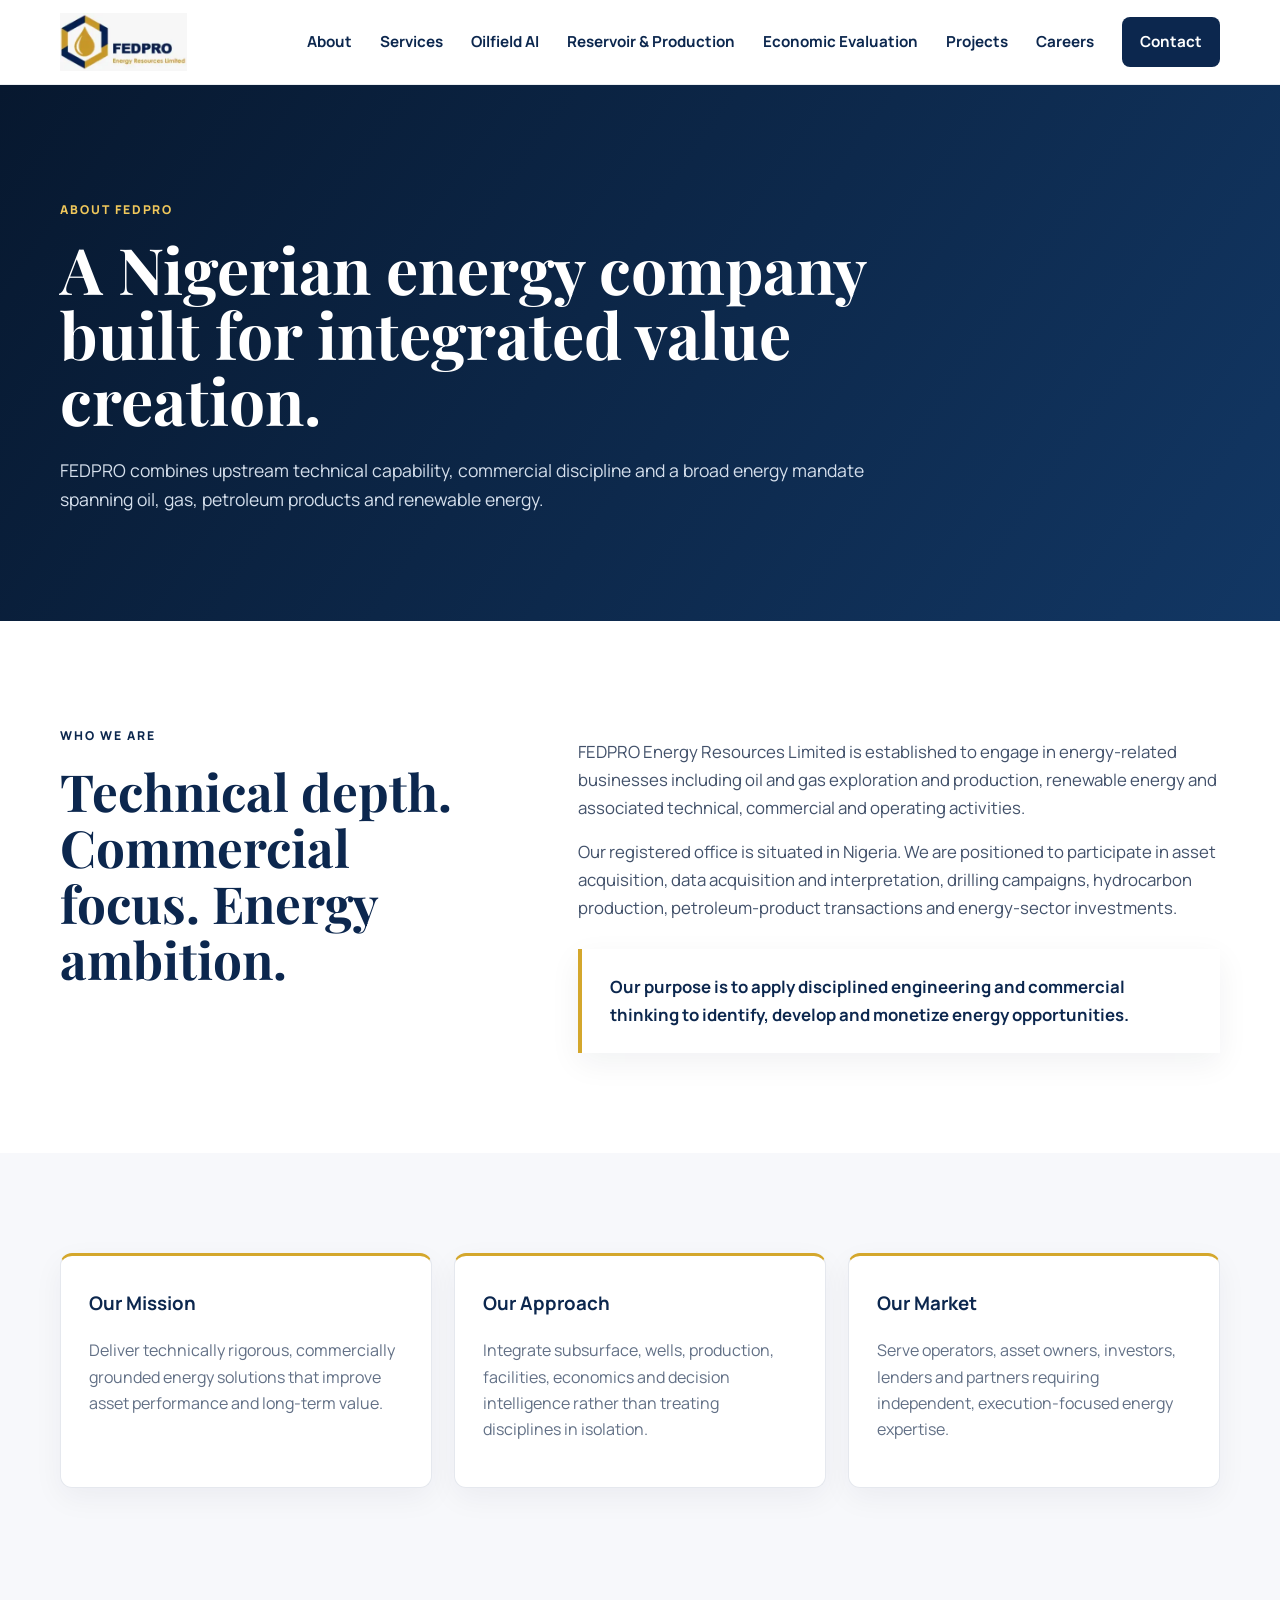
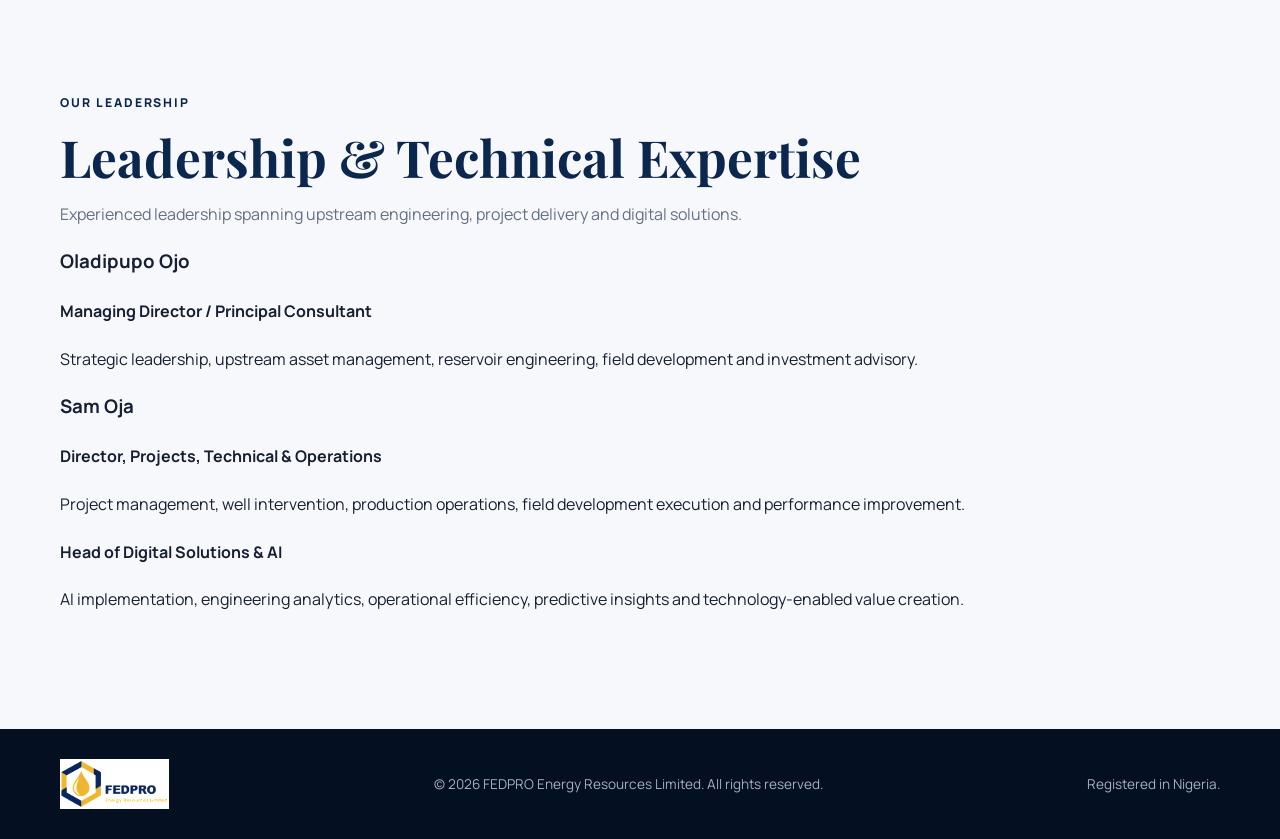
==== about.html @ 310ff0cf "Add leadership profiles with blank portrait spaces" ====
<!DOCTYPE html><html lang="en"><head><meta charset="UTF-8"><meta name="viewport" content="width=device-width,initial-scale=1"><meta name="description" content="About FEDPRO Energy Resources Limited."><title>About Us | FEDPRO Energy Resources Limited</title><link rel="preconnect" href="https://fonts.googleapis.com"><link rel="preconnect" href="https://fonts.gstatic.com" crossorigin><link href="https://fonts.googleapis.com/css2?family=Manrope:wght@400;500;600;700;800&family=Playfair+Display:wght@700&display=swap" rel="stylesheet"><link rel="stylesheet" href="styles.css"></head><body><header class="site-header"><div class="container nav-wrap"><a class="brand" href="index.html"><img src="assets/fedpro-logo.webp" alt="FEDPRO Energy Resources Limited"></a><button class="menu-toggle" aria-label="Toggle navigation" aria-expanded="false">☰</button><nav class="nav-links"><a href="about.html">About</a><a href="services.html">Services</a><a href="ai.html">Oilfield AI</a><a href="reservoir-production.html">Reservoir & Production</a><a href="cpr-due-diligence.html">Economic Evaluation</a><a href="projects.html">Projects</a><a href="careers.html">Careers</a><a class="nav-cta" href="contact.html">Contact</a></nav></div></header><main><section class="page-hero"><div class="container reveal"><span class="eyebrow gold">ABOUT FEDPRO</span><h1>A Nigerian energy company built for integrated value creation.</h1><p>FEDPRO combines upstream technical capability, commercial discipline and a broad energy mandate spanning oil, gas, petroleum products and renewable energy.</p></div></section><section class="section"><div class="container two-col"><div class="section-heading reveal"><span class="eyebrow">WHO WE ARE</span><h2>Technical depth. Commercial focus. Energy ambition.</h2></div><div class="about-copy reveal"><p>FEDPRO Energy Resources Limited is established to engage in energy-related businesses including oil and gas exploration and production, renewable energy and associated technical, commercial and operating activities.</p><p>Our registered office is situated in Nigeria. We are positioned to participate in asset acquisition, data acquisition and interpretation, drilling campaigns, hydrocarbon production, petroleum-product transactions and energy-sector investments.</p><div class="quote-box">Our purpose is to apply disciplined engineering and commercial thinking to identify, develop and monetize energy opportunities.</div></div></div></section><section class="section light"><div class="container"><div class="cards-grid light-cards"><article class="info-card reveal"><h3>Our Mission</h3><p>Deliver technically rigorous, commercially grounded energy solutions that improve asset performance and long-term value.</p></article><article class="info-card reveal"><h3>Our Approach</h3><p>Integrate subsurface, wells, production, facilities, economics and decision intelligence rather than treating disciplines in isolation.</p></article><article class="info-card reveal"><h3>Our Market</h3><p>Serve operators, asset owners, investors, lenders and partners requiring independent, execution-focused energy expertise.</p></article></div></div></section><section class="section light leadership-section"><div class="container"><div class="section-heading reveal"><span class="eyebrow">OUR LEADERSHIP</span><h2>Leadership &amp; Technical Expertise</h2><p>Experienced leadership spanning upstream engineering, project delivery and digital solutions.</p></div><div class="leadership-list">
<article class="leadership-person reveal"><div class="leadership-photo" aria-label="Portrait to be added"></div><div class="leadership-info"><h3>Oladipupo Ojo</h3><h4>Managing Director / Principal Consultant</h4><p>Strategic leadership, upstream asset management, reservoir engineering, field development and investment advisory.</p></div></article>
<article class="leadership-person reveal"><div class="leadership-photo" aria-label="Portrait to be added"></div><div class="leadership-info"><h3>Sam Oja</h3><h4>Director, Projects, Technical &amp; Operations</h4><p>Project management, well intervention, production operations, field development execution and performance improvement.</p></div></article>
<article class="leadership-person reveal"><div class="leadership-photo" aria-label="Portrait to be added"></div><div class="leadership-info"><h4>Head of Digital Solutions &amp; AI</h4><p>AI implementation, engineering analytics, operational efficiency, predictive insights and technology-enabled value creation.</p></div></article>
</div></div></section></main><footer><div class="container footer-wrap"><img src="assets/fedpro-logo.webp" alt="FEDPRO logo"><p>© <span id="year"></span> FEDPRO Energy Resources Limited. All rights reserved.</p><p>Registered in Nigeria.</p></div></footer><script src="script.js"></script></body></html>
---- styles.css ----
:root{--navy:#0c274e;--navy2:#06182f;--gold:#d4a72c;--gold2:#efc75b;--ink:#162033;--muted:#627086;--bg:#f7f8fb;--white:#fff;--line:#e5e8ee;--shadow:0 18px 50px rgba(8,28,54,.12)}*{box-sizing:border-box}html{scroll-behavior:smooth}body{margin:0;font-family:Manrope,Arial,sans-serif;color:var(--ink);background:#fff;line-height:1.65}.container{width:min(1160px,calc(100% - 40px));margin:auto}.site-header{position:sticky;top:0;z-index:20;background:rgba(255,255,255,.96);backdrop-filter:blur(10px);border-bottom:1px solid rgba(12,39,78,.08)}.nav-wrap{display:flex;align-items:center;justify-content:space-between;min-height:84px}.brand img{height:58px;width:auto;display:block}.nav-links{display:flex;align-items:center;gap:28px}.nav-links a{color:var(--navy);text-decoration:none;font-weight:700;font-size:.95rem}.nav-links a:hover{color:var(--gold)}.nav-cta{background:var(--navy);color:white!important;padding:12px 18px;border-radius:8px}.menu-toggle{display:none;border:0;background:none;font-size:1.7rem;color:var(--navy)}.hero{position:relative;overflow:hidden;background:linear-gradient(120deg,#07182f 0%,#0c2b53 55%,#123764 100%);color:white}.hero:before{content:"";position:absolute;inset:0;background:radial-gradient(circle at 85% 25%,rgba(212,167,44,.28),transparent 24%),radial-gradient(circle at 5% 80%,rgba(255,255,255,.06),transparent 30%)}.hero-grid{position:relative;min-height:720px;display:grid;grid-template-columns:1.25fr .75fr;gap:70px;align-items:center}.eyebrow{display:inline-block;font-size:.76rem;letter-spacing:.16em;font-weight:800;color:var(--navy);margin-bottom:16px}.eyebrow.gold{color:var(--gold2)}.hero h1{font-family:"Playfair Display",serif;font-size:clamp(3rem,6vw,5.6rem);line-height:.98;margin:0 0 26px;max-width:850px}.hero-copy>p{font-size:1.12rem;color:#d9e2ef;max-width:760px}.hero-actions{display:flex;gap:14px;margin:34px 0}.btn{display:inline-flex;align-items:center;justify-content:center;border:none;text-decoration:none;font-weight:800;padding:14px 20px;border-radius:9px;cursor:pointer}.btn-primary{background:var(--gold);color:#11203a}.btn-primary:hover{background:var(--gold2)}.btn-secondary{border:1px solid rgba(255,255,255,.35);color:#fff;background:rgba(255,255,255,.04)}.hero-stats{display:grid;grid-template-columns:repeat(3,1fr);gap:16px;margin-top:48px}.hero-stats div{padding-top:16px;border-top:1px solid rgba(255,255,255,.18)}.hero-stats strong,.hero-stats span{display:block}.hero-stats strong{font-size:.9rem;color:var(--gold2)}.hero-stats span{font-size:.8rem;color:#bfcce0;margin-top:5px}.hero-card{background:rgba(255,255,255,.97);color:var(--ink);padding:34px;border-radius:18px;box-shadow:var(--shadow)}.hero-card img{width:220px;max-width:100%;margin-bottom:20px}.hero-card h2{color:var(--navy);margin:0}.hero-card p{color:var(--muted)}.hero-card ul{padding-left:18px}.hero-card li::marker{color:var(--gold)}.section{padding:100px 0}.light{background:var(--bg)}.two-col{display:grid;grid-template-columns:.8fr 1.2fr;gap:90px}.section-heading h2{font-family:"Playfair Display",serif;color:var(--navy);font-size:clamp(2.2rem,4vw,3.6rem);line-height:1.1;margin:0}.section-heading p{max-width:720px;color:var(--muted)}.centered{text-align:center;max-width:820px;margin:0 auto 50px}.about-copy{font-size:1.05rem;color:#42516a}.quote-box{margin-top:28px;border-left:4px solid var(--gold);background:white;padding:24px 28px;font-weight:700;color:var(--navy);box-shadow:0 10px 30px rgba(8,28,54,.06)}.navy-section{background:var(--navy2);color:white}.navy-section .section-heading h2{color:white}.navy-section .section-heading p{color:#b9c7da}.cards-grid{display:grid;grid-template-columns:repeat(3,1fr);gap:22px}.service-card{background:#102d55;border:1px solid rgba(255,255,255,.08);padding:28px;border-radius:14px;transition:.25s}.service-card:hover{transform:translateY(-5px);border-color:rgba(212,167,44,.6)}.service-card span{color:var(--gold2);font-weight:800}.service-card h3{font-size:1.2rem}.service-card p{color:#c6d1df;font-size:.95rem}.capability-track{display:grid;grid-template-columns:repeat(4,1fr);gap:18px;margin-top:50px}.capability{padding:26px;border:1px solid var(--line);border-radius:14px;background:#fff}.capability b{display:grid;place-items:center;width:40px;height:40px;border-radius:50%;background:var(--navy);color:var(--gold2)}.capability h3{color:var(--navy)}.capability p{color:var(--muted);font-size:.92rem}.energy-section{background:linear-gradient(140deg,#0b2446,#132f54);color:white}.energy-grid{display:grid;grid-template-columns:1fr 1fr;gap:70px;align-items:center}.energy-section h2{font-family:"Playfair Display",serif;font-size:clamp(2.3rem,4vw,3.8rem);line-height:1.08}.energy-section p{color:#c5d0df}.text-link{color:var(--gold2);font-weight:800;text-decoration:none}.energy-panels{display:grid;gap:14px}.panel{padding:24px 26px;border-radius:12px;background:rgba(255,255,255,.08);border:1px solid rgba(255,255,255,.1)}.panel h3{margin:0 0 8px;color:var(--gold2)}.panel p{margin:0}.objectives-list{max-width:900px;margin:0 auto}.objectives-list details{border:1px solid var(--line);border-radius:10px;margin-bottom:12px;padding:0 20px}.objectives-list summary{cursor:pointer;font-weight:800;color:var(--navy);padding:18px 0}.objectives-list p{color:var(--muted);padding:0 0 18px;margin:0}.contact-section{background:#07182f;color:white}.contact-grid{display:grid;grid-template-columns:1fr 1fr;gap:70px}.contact-section h2{font-family:"Playfair Display",serif;font-size:clamp(2.4rem,4vw,3.8rem);line-height:1.08}.contact-section p{color:#c2cede}.contact-meta{display:grid;gap:18px;margin-top:32px}.contact-meta span,.contact-meta strong{display:block}.contact-meta span{font-size:.75rem;letter-spacing:.12em;color:var(--gold2);text-transform:uppercase}.contact-form{display:grid;gap:14px;background:#fff;color:var(--ink);padding:30px;border-radius:16px}.contact-form label{font-weight:700;font-size:.9rem}.contact-form input,.contact-form select,.contact-form textarea{width:100%;margin-top:6px;padding:12px 13px;border:1px solid #d9dee6;border-radius:8px;font:inherit}.contact-form small{color:var(--muted)}footer{background:#041021;color:#9fb0c7;padding:30px 0}.footer-wrap{display:flex;align-items:center;justify-content:space-between;gap:20px;font-size:.85rem}.footer-wrap img{height:50px;width:auto;filter:brightness(1.2)}.reveal{opacity:0;transform:translateY(18px);transition:opacity .65s ease,transform .65s ease}.reveal.visible{opacity:1;transform:none}@media(max-width:900px){.menu-toggle{display:block}.nav-links{position:absolute;top:84px;left:0;right:0;background:white;padding:22px;display:none;flex-direction:column;align-items:flex-start;border-bottom:1px solid var(--line)}.nav-links.open{display:flex}.hero-grid,.two-col,.energy-grid,.contact-grid{grid-template-columns:1fr}.hero-grid{padding:70px 0}.cards-grid{grid-template-columns:repeat(2,1fr)}.capability-track{grid-template-columns:repeat(2,1fr)}.footer-wrap{flex-direction:column;align-items:flex-start}}@media(max-width:620px){.container{width:min(100% - 28px,1160px)}.brand img{height:48px}.hero h1{font-size:3rem}.hero-stats,.cards-grid,.capability-track{grid-template-columns:1fr}.hero-actions{flex-direction:column}.section{padding:72px 0}.footer-wrap img{height:42px}}.page-hero{background:linear-gradient(125deg,#07182f,#123764);color:#fff;padding:110px 0 90px}.page-hero h1{font-family:"Playfair Display",serif;font-size:clamp(2.8rem,5vw,5rem);line-height:1.02;max-width:900px;margin:0 0 24px}.page-hero p{max-width:820px;color:#d5dfec;font-size:1.1rem}.light-cards .info-card{background:#fff;border:1px solid var(--line);border-top:3px solid var(--gold);padding:28px;border-radius:12px;box-shadow:0 10px 30px rgba(8,28,54,.05)}.info-card h3{color:var(--navy);margin-top:4px}.info-card p{color:var(--muted)}.value-flow{display:flex;align-items:center;justify-content:center;gap:14px;flex-wrap:wrap;background:var(--navy2);padding:26px;border-radius:14px;margin-bottom:46px}.value-flow span{background:#102d55;color:#fff;border:1px solid rgba(255,255,255,.1);padding:12px 16px;border-radius:8px;font-weight:800}.value-flow b{color:var(--gold2)}.section-rule{border:0;border-top:1px solid var(--line);margin:70px 0}.tag{display:inline-block;color:var(--gold);font-size:.72rem;letter-spacing:.12em;font-weight:800;margin-bottom:8px}.notice{margin-top:34px;background:#f7f8fb;border-left:4px solid var(--gold);padding:22px;color:#42516a}.btn-dark{background:var(--navy);color:#fff;margin-top:14px}.contact-page{background:#f7f8fb}.contact-page h2{color:var(--navy);font-family:"Playfair Display",serif;font-size:2.6rem}.dark-meta span{color:var(--gold)}.dark-meta strong{color:var(--navy)}.bordered{border:1px solid var(--line);box-shadow:var(--shadow)}@media(max-width:1100px){.nav-links{gap:14px}.nav-links a{font-size:.82rem}}
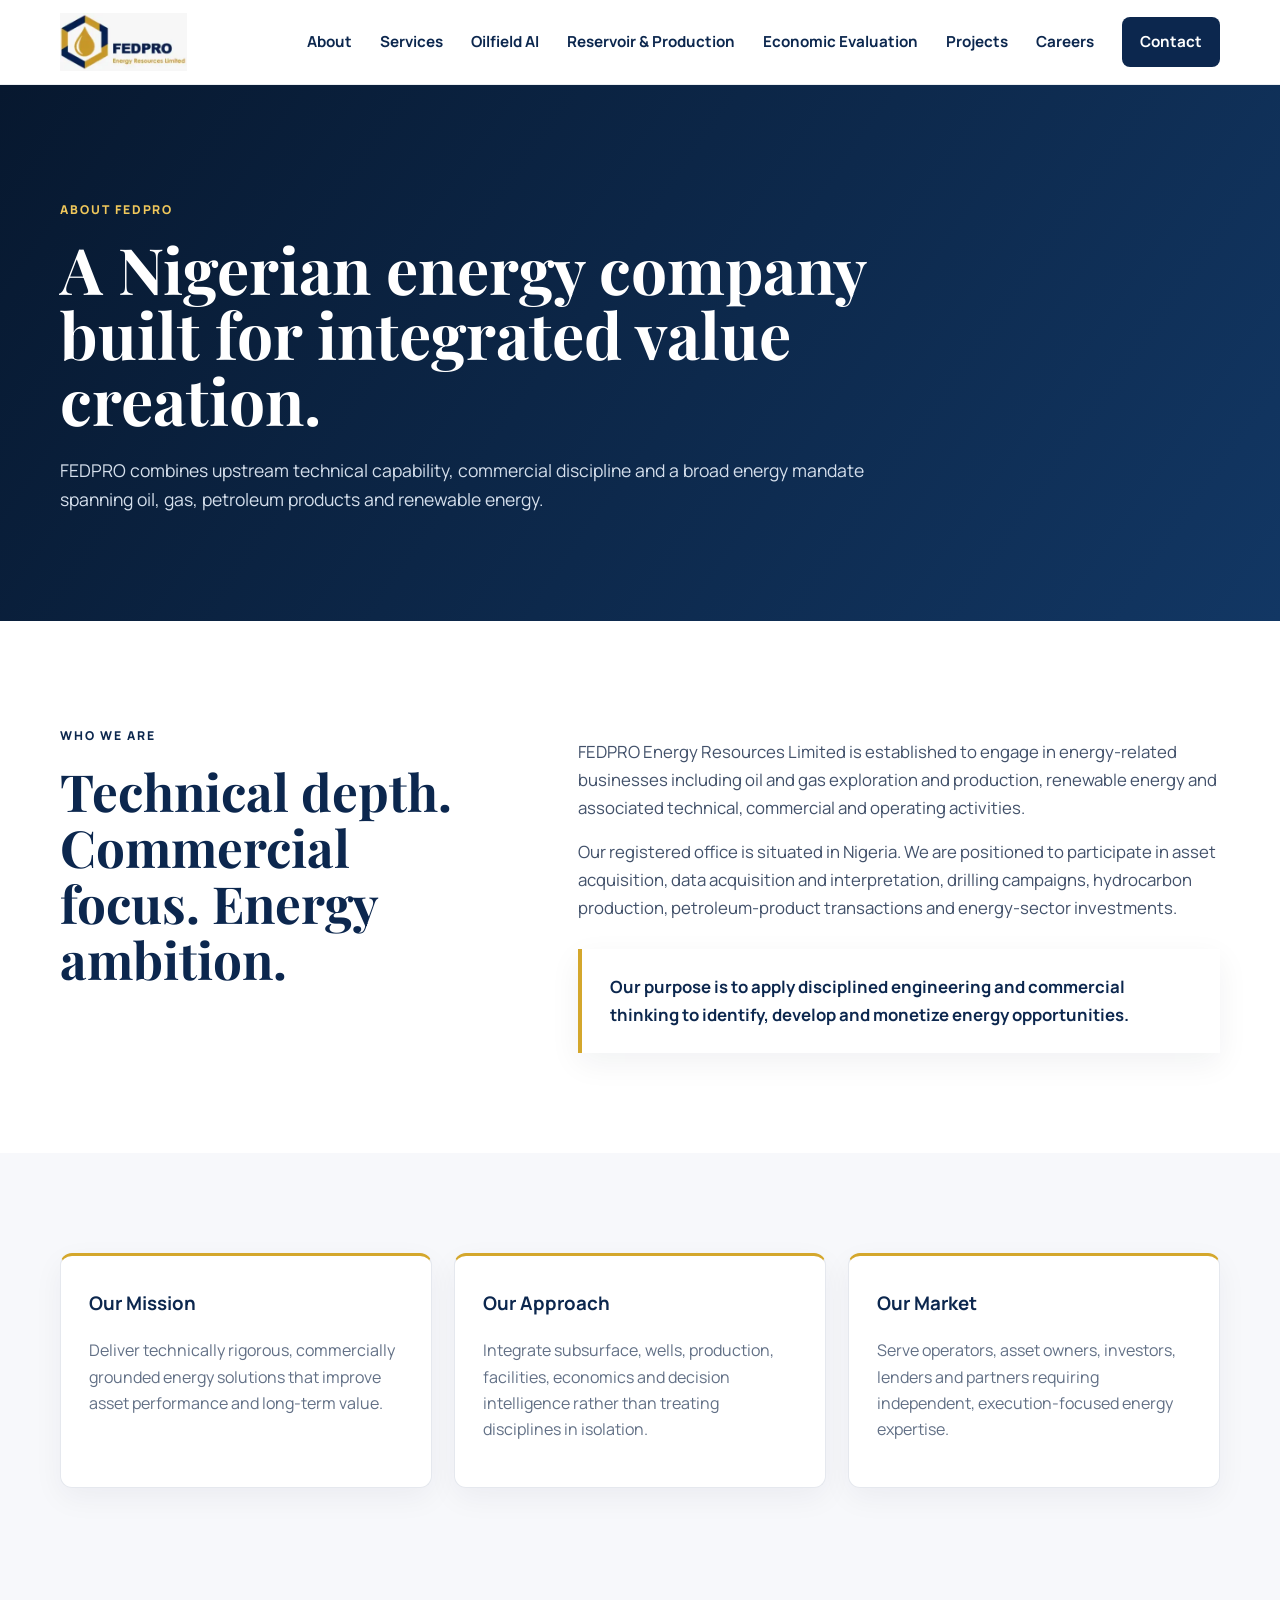
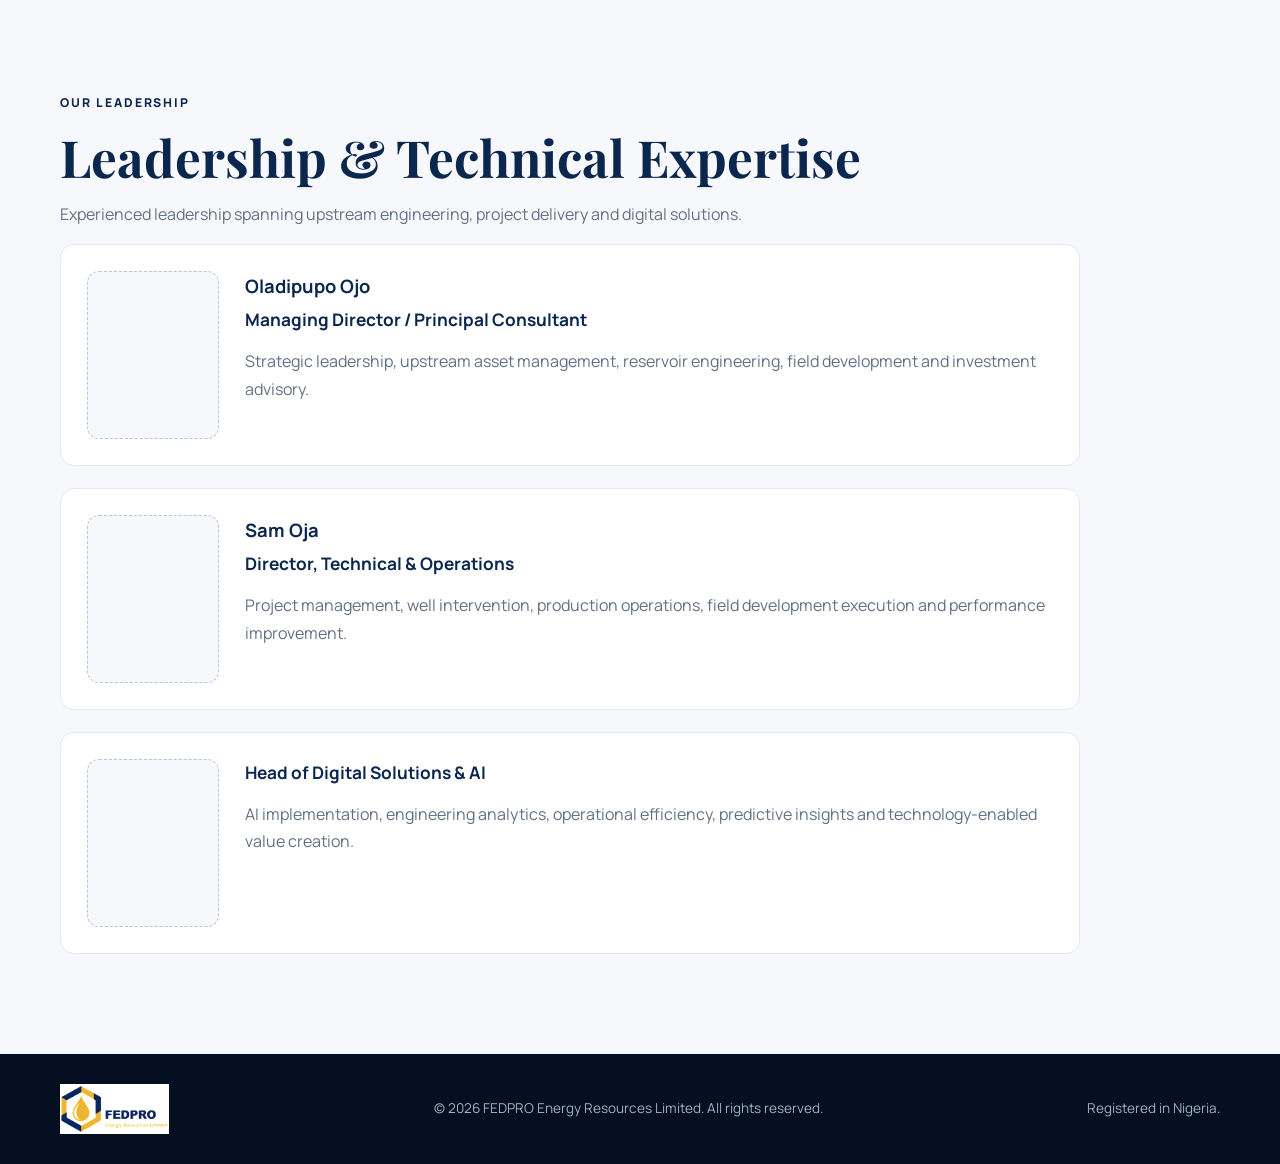
==== commit 6073bb96: "Update Sam Oja leadership title" ====
--- a/about.html
+++ b/about.html
@@ -1,5 +1,5 @@
 <!DOCTYPE html><html lang="en"><head><meta charset="UTF-8"><meta name="viewport" content="width=device-width,initial-scale=1"><meta name="description" content="About FEDPRO Energy Resources Limited."><title>About Us | FEDPRO Energy Resources Limited</title><link rel="preconnect" href="https://fonts.googleapis.com"><link rel="preconnect" href="https://fonts.gstatic.com" crossorigin><link href="https://fonts.googleapis.com/css2?family=Manrope:wght@400;500;600;700;800&family=Playfair+Display:wght@700&display=swap" rel="stylesheet"><link rel="stylesheet" href="styles.css"></head><body><header class="site-header"><div class="container nav-wrap"><a class="brand" href="index.html"><img src="assets/fedpro-logo.webp" alt="FEDPRO Energy Resources Limited"></a><button class="menu-toggle" aria-label="Toggle navigation" aria-expanded="false">☰</button><nav class="nav-links"><a href="about.html">About</a><a href="services.html">Services</a><a href="ai.html">Oilfield AI</a><a href="reservoir-production.html">Reservoir & Production</a><a href="cpr-due-diligence.html">Economic Evaluation</a><a href="projects.html">Projects</a><a href="careers.html">Careers</a><a class="nav-cta" href="contact.html">Contact</a></nav></div></header><main><section class="page-hero"><div class="container reveal"><span class="eyebrow gold">ABOUT FEDPRO</span><h1>A Nigerian energy company built for integrated value creation.</h1><p>FEDPRO combines upstream technical capability, commercial discipline and a broad energy mandate spanning oil, gas, petroleum products and renewable energy.</p></div></section><section class="section"><div class="container two-col"><div class="section-heading reveal"><span class="eyebrow">WHO WE ARE</span><h2>Technical depth. Commercial focus. Energy ambition.</h2></div><div class="about-copy reveal"><p>FEDPRO Energy Resources Limited is established to engage in energy-related businesses including oil and gas exploration and production, renewable energy and associated technical, commercial and operating activities.</p><p>Our registered office is situated in Nigeria. We are positioned to participate in asset acquisition, data acquisition and interpretation, drilling campaigns, hydrocarbon production, petroleum-product transactions and energy-sector investments.</p><div class="quote-box">Our purpose is to apply disciplined engineering and commercial thinking to identify, develop and monetize energy opportunities.</div></div></div></section><section class="section light"><div class="container"><div class="cards-grid light-cards"><article class="info-card reveal"><h3>Our Mission</h3><p>Deliver technically rigorous, commercially grounded energy solutions that improve asset performance and long-term value.</p></article><article class="info-card reveal"><h3>Our Approach</h3><p>Integrate subsurface, wells, production, facilities, economics and decision intelligence rather than treating disciplines in isolation.</p></article><article class="info-card reveal"><h3>Our Market</h3><p>Serve operators, asset owners, investors, lenders and partners requiring independent, execution-focused energy expertise.</p></article></div></div></section><section class="section light leadership-section"><div class="container"><div class="section-heading reveal"><span class="eyebrow">OUR LEADERSHIP</span><h2>Leadership &amp; Technical Expertise</h2><p>Experienced leadership spanning upstream engineering, project delivery and digital solutions.</p></div><div class="leadership-list">
 <article class="leadership-person reveal"><div class="leadership-photo" aria-label="Portrait to be added"></div><div class="leadership-info"><h3>Oladipupo Ojo</h3><h4>Managing Director / Principal Consultant</h4><p>Strategic leadership, upstream asset management, reservoir engineering, field development and investment advisory.</p></div></article>
-<article class="leadership-person reveal"><div class="leadership-photo" aria-label="Portrait to be added"></div><div class="leadership-info"><h3>Sam Oja</h3><h4>Director, Projects, Technical &amp; Operations</h4><p>Project management, well intervention, production operations, field development execution and performance improvement.</p></div></article>
+<article class="leadership-person reveal"><div class="leadership-photo" aria-label="Portrait to be added"></div><div class="leadership-info"><h3>Sam Oja</h3><h4>Director, Technical &amp; Operations</h4><p>Project management, well intervention, production operations, field development execution and performance improvement.</p></div></article>
 <article class="leadership-person reveal"><div class="leadership-photo" aria-label="Portrait to be added"></div><div class="leadership-info"><h4>Head of Digital Solutions &amp; AI</h4><p>AI implementation, engineering analytics, operational efficiency, predictive insights and technology-enabled value creation.</p></div></article>
 </div></div></section></main><footer><div class="container footer-wrap"><img src="assets/fedpro-logo.webp" alt="FEDPRO logo"><p>© <span id="year"></span> FEDPRO Energy Resources Limited. All rights reserved.</p><p>Registered in Nigeria.</p></div></footer><script src="script.js"></script></body></html>
--- a/styles.css
+++ b/styles.css
@@ -1 +1,3 @@
-:root{--navy:#0c274e;--navy2:#06182f;--gold:#d4a72c;--gold2:#efc75b;--ink:#162033;--muted:#627086;--bg:#f7f8fb;--white:#fff;--line:#e5e8ee;--shadow:0 18px 50px rgba(8,28,54,.12)}*{box-sizing:border-box}html{scroll-behavior:smooth}body{margin:0;font-family:Manrope,Arial,sans-serif;color:var(--ink);background:#fff;line-height:1.65}.container{width:min(1160px,calc(100% - 40px));margin:auto}.site-header{position:sticky;top:0;z-index:20;background:rgba(255,255,255,.96);backdrop-filter:blur(10px);border-bottom:1px solid rgba(12,39,78,.08)}.nav-wrap{display:flex;align-items:center;justify-content:space-between;min-height:84px}.brand img{height:58px;width:auto;display:block}.nav-links{display:flex;align-items:center;gap:28px}.nav-links a{color:var(--navy);text-decoration:none;font-weight:700;font-size:.95rem}.nav-links a:hover{color:var(--gold)}.nav-cta{background:var(--navy);color:white!important;padding:12px 18px;border-radius:8px}.menu-toggle{display:none;border:0;background:none;font-size:1.7rem;color:var(--navy)}.hero{position:relative;overflow:hidden;background:linear-gradient(120deg,#07182f 0%,#0c2b53 55%,#123764 100%);color:white}.hero:before{content:"";position:absolute;inset:0;background:radial-gradient(circle at 85% 25%,rgba(212,167,44,.28),transparent 24%),radial-gradient(circle at 5% 80%,rgba(255,255,255,.06),transparent 30%)}.hero-grid{position:relative;min-height:720px;display:grid;grid-template-columns:1.25fr .75fr;gap:70px;align-items:center}.eyebrow{display:inline-block;font-size:.76rem;letter-spacing:.16em;font-weight:800;color:var(--navy);margin-bottom:16px}.eyebrow.gold{color:var(--gold2)}.hero h1{font-family:"Playfair Display",serif;font-size:clamp(3rem,6vw,5.6rem);line-height:.98;margin:0 0 26px;max-width:850px}.hero-copy>p{font-size:1.12rem;color:#d9e2ef;max-width:760px}.hero-actions{display:flex;gap:14px;margin:34px 0}.btn{display:inline-flex;align-items:center;justify-content:center;border:none;text-decoration:none;font-weight:800;padding:14px 20px;border-radius:9px;cursor:pointer}.btn-primary{background:var(--gold);color:#11203a}.btn-primary:hover{background:var(--gold2)}.btn-secondary{border:1px solid rgba(255,255,255,.35);color:#fff;background:rgba(255,255,255,.04)}.hero-stats{display:grid;grid-template-columns:repeat(3,1fr);gap:16px;margin-top:48px}.hero-stats div{padding-top:16px;border-top:1px solid rgba(255,255,255,.18)}.hero-stats strong,.hero-stats span{display:block}.hero-stats strong{font-size:.9rem;color:var(--gold2)}.hero-stats span{font-size:.8rem;color:#bfcce0;margin-top:5px}.hero-card{background:rgba(255,255,255,.97);color:var(--ink);padding:34px;border-radius:18px;box-shadow:var(--shadow)}.hero-card img{width:220px;max-width:100%;margin-bottom:20px}.hero-card h2{color:var(--navy);margin:0}.hero-card p{color:var(--muted)}.hero-card ul{padding-left:18px}.hero-card li::marker{color:var(--gold)}.section{padding:100px 0}.light{background:var(--bg)}.two-col{display:grid;grid-template-columns:.8fr 1.2fr;gap:90px}.section-heading h2{font-family:"Playfair Display",serif;color:var(--navy);font-size:clamp(2.2rem,4vw,3.6rem);line-height:1.1;margin:0}.section-heading p{max-width:720px;color:var(--muted)}.centered{text-align:center;max-width:820px;margin:0 auto 50px}.about-copy{font-size:1.05rem;color:#42516a}.quote-box{margin-top:28px;border-left:4px solid var(--gold);background:white;padding:24px 28px;font-weight:700;color:var(--navy);box-shadow:0 10px 30px rgba(8,28,54,.06)}.navy-section{background:var(--navy2);color:white}.navy-section .section-heading h2{color:white}.navy-section .section-heading p{color:#b9c7da}.cards-grid{display:grid;grid-template-columns:repeat(3,1fr);gap:22px}.service-card{background:#102d55;border:1px solid rgba(255,255,255,.08);padding:28px;border-radius:14px;transition:.25s}.service-card:hover{transform:translateY(-5px);border-color:rgba(212,167,44,.6)}.service-card span{color:var(--gold2);font-weight:800}.service-card h3{font-size:1.2rem}.service-card p{color:#c6d1df;font-size:.95rem}.capability-track{display:grid;grid-template-columns:repeat(4,1fr);gap:18px;margin-top:50px}.capability{padding:26px;border:1px solid var(--line);border-radius:14px;background:#fff}.capability b{display:grid;place-items:center;width:40px;height:40px;border-radius:50%;background:var(--navy);color:var(--gold2)}.capability h3{color:var(--navy)}.capability p{color:var(--muted);font-size:.92rem}.energy-section{background:linear-gradient(140deg,#0b2446,#132f54);color:white}.energy-grid{display:grid;grid-template-columns:1fr 1fr;gap:70px;align-items:center}.energy-section h2{font-family:"Playfair Display",serif;font-size:clamp(2.3rem,4vw,3.8rem);line-height:1.08}.energy-section p{color:#c5d0df}.text-link{color:var(--gold2);font-weight:800;text-decoration:none}.energy-panels{display:grid;gap:14px}.panel{padding:24px 26px;border-radius:12px;background:rgba(255,255,255,.08);border:1px solid rgba(255,255,255,.1)}.panel h3{margin:0 0 8px;color:var(--gold2)}.panel p{margin:0}.objectives-list{max-width:900px;margin:0 auto}.objectives-list details{border:1px solid var(--line);border-radius:10px;margin-bottom:12px;padding:0 20px}.objectives-list summary{cursor:pointer;font-weight:800;color:var(--navy);padding:18px 0}.objectives-list p{color:var(--muted);padding:0 0 18px;margin:0}.contact-section{background:#07182f;color:white}.contact-grid{display:grid;grid-template-columns:1fr 1fr;gap:70px}.contact-section h2{font-family:"Playfair Display",serif;font-size:clamp(2.4rem,4vw,3.8rem);line-height:1.08}.contact-section p{color:#c2cede}.contact-meta{display:grid;gap:18px;margin-top:32px}.contact-meta span,.contact-meta strong{display:block}.contact-meta span{font-size:.75rem;letter-spacing:.12em;color:var(--gold2);text-transform:uppercase}.contact-form{display:grid;gap:14px;background:#fff;color:var(--ink);padding:30px;border-radius:16px}.contact-form label{font-weight:700;font-size:.9rem}.contact-form input,.contact-form select,.contact-form textarea{width:100%;margin-top:6px;padding:12px 13px;border:1px solid #d9dee6;border-radius:8px;font:inherit}.contact-form small{color:var(--muted)}footer{background:#041021;color:#9fb0c7;padding:30px 0}.footer-wrap{display:flex;align-items:center;justify-content:space-between;gap:20px;font-size:.85rem}.footer-wrap img{height:50px;width:auto;filter:brightness(1.2)}.reveal{opacity:0;transform:translateY(18px);transition:opacity .65s ease,transform .65s ease}.reveal.visible{opacity:1;transform:none}@media(max-width:900px){.menu-toggle{display:block}.nav-links{position:absolute;top:84px;left:0;right:0;background:white;padding:22px;display:none;flex-direction:column;align-items:flex-start;border-bottom:1px solid var(--line)}.nav-links.open{display:flex}.hero-grid,.two-col,.energy-grid,.contact-grid{grid-template-columns:1fr}.hero-grid{padding:70px 0}.cards-grid{grid-template-columns:repeat(2,1fr)}.capability-track{grid-template-columns:repeat(2,1fr)}.footer-wrap{flex-direction:column;align-items:flex-start}}@media(max-width:620px){.container{width:min(100% - 28px,1160px)}.brand img{height:48px}.hero h1{font-size:3rem}.hero-stats,.cards-grid,.capability-track{grid-template-columns:1fr}.hero-actions{flex-direction:column}.section{padding:72px 0}.footer-wrap img{height:42px}}.page-hero{background:linear-gradient(125deg,#07182f,#123764);color:#fff;padding:110px 0 90px}.page-hero h1{font-family:"Playfair Display",serif;font-size:clamp(2.8rem,5vw,5rem);line-height:1.02;max-width:900px;margin:0 0 24px}.page-hero p{max-width:820px;color:#d5dfec;font-size:1.1rem}.light-cards .info-card{background:#fff;border:1px solid var(--line);border-top:3px solid var(--gold);padding:28px;border-radius:12px;box-shadow:0 10px 30px rgba(8,28,54,.05)}.info-card h3{color:var(--navy);margin-top:4px}.info-card p{color:var(--muted)}.value-flow{display:flex;align-items:center;justify-content:center;gap:14px;flex-wrap:wrap;background:var(--navy2);padding:26px;border-radius:14px;margin-bottom:46px}.value-flow span{background:#102d55;color:#fff;border:1px solid rgba(255,255,255,.1);padding:12px 16px;border-radius:8px;font-weight:800}.value-flow b{color:var(--gold2)}.section-rule{border:0;border-top:1px solid var(--line);margin:70px 0}.tag{display:inline-block;color:var(--gold);font-size:.72rem;letter-spacing:.12em;font-weight:800;margin-bottom:8px}.notice{margin-top:34px;background:#f7f8fb;border-left:4px solid var(--gold);padding:22px;color:#42516a}.btn-dark{background:var(--navy);color:#fff;margin-top:14px}.contact-page{background:#f7f8fb}.contact-page h2{color:var(--navy);font-family:"Playfair Display",serif;font-size:2.6rem}.dark-meta span{color:var(--gold)}.dark-meta strong{color:var(--navy)}.bordered{border:1px solid var(--line);box-shadow:var(--shadow)}@media(max-width:1100px){.nav-links{gap:14px}.nav-links a{font-size:.82rem}}+:root{--navy:#0c274e;--navy2:#06182f;--gold:#d4a72c;--gold2:#efc75b;--ink:#162033;--muted:#627086;--bg:#f7f8fb;--white:#fff;--line:#e5e8ee;--shadow:0 18px 50px rgba(8,28,54,.12)}*{box-sizing:border-box}html{scroll-behavior:smooth}body{margin:0;font-family:Manrope,Arial,sans-serif;color:var(--ink);background:#fff;line-height:1.65}.container{width:min(1160px,calc(100% - 40px));margin:auto}.site-header{position:sticky;top:0;z-index:20;background:rgba(255,255,255,.96);backdrop-filter:blur(10px);border-bottom:1px solid rgba(12,39,78,.08)}.nav-wrap{display:flex;align-items:center;justify-content:space-between;min-height:84px}.brand img{height:58px;width:auto;display:block}.nav-links{display:flex;align-items:center;gap:28px}.nav-links a{color:var(--navy);text-decoration:none;font-weight:700;font-size:.95rem}.nav-links a:hover{color:var(--gold)}.nav-cta{background:var(--navy);color:white!important;padding:12px 18px;border-radius:8px}.menu-toggle{display:none;border:0;background:none;font-size:1.7rem;color:var(--navy)}.hero{position:relative;overflow:hidden;background:linear-gradient(120deg,#07182f 0%,#0c2b53 55%,#123764 100%);color:white}.hero:before{content:"";position:absolute;inset:0;background:radial-gradient(circle at 85% 25%,rgba(212,167,44,.28),transparent 24%),radial-gradient(circle at 5% 80%,rgba(255,255,255,.06),transparent 30%)}.hero-grid{position:relative;min-height:720px;display:grid;grid-template-columns:1.25fr .75fr;gap:70px;align-items:center}.eyebrow{display:inline-block;font-size:.76rem;letter-spacing:.16em;font-weight:800;color:var(--navy);margin-bottom:16px}.eyebrow.gold{color:var(--gold2)}.hero h1{font-family:"Playfair Display",serif;font-size:clamp(3rem,6vw,5.6rem);line-height:.98;margin:0 0 26px;max-width:850px}.hero-copy>p{font-size:1.12rem;color:#d9e2ef;max-width:760px}.hero-actions{display:flex;gap:14px;margin:34px 0}.btn{display:inline-flex;align-items:center;justify-content:center;border:none;text-decoration:none;font-weight:800;padding:14px 20px;border-radius:9px;cursor:pointer}.btn-primary{background:var(--gold);color:#11203a}.btn-primary:hover{background:var(--gold2)}.btn-secondary{border:1px solid rgba(255,255,255,.35);color:#fff;background:rgba(255,255,255,.04)}.hero-stats{display:grid;grid-template-columns:repeat(3,1fr);gap:16px;margin-top:48px}.hero-stats div{padding-top:16px;border-top:1px solid rgba(255,255,255,.18)}.hero-stats strong,.hero-stats span{display:block}.hero-stats strong{font-size:.9rem;color:var(--gold2)}.hero-stats span{font-size:.8rem;color:#bfcce0;margin-top:5px}.hero-card{background:rgba(255,255,255,.97);color:var(--ink);padding:34px;border-radius:18px;box-shadow:var(--shadow)}.hero-card img{width:220px;max-width:100%;margin-bottom:20px}.hero-card h2{color:var(--navy);margin:0}.hero-card p{color:var(--muted)}.hero-card ul{padding-left:18px}.hero-card li::marker{color:var(--gold)}.section{padding:100px 0}.light{background:var(--bg)}.two-col{display:grid;grid-template-columns:.8fr 1.2fr;gap:90px}.section-heading h2{font-family:"Playfair Display",serif;color:var(--navy);font-size:clamp(2.2rem,4vw,3.6rem);line-height:1.1;margin:0}.section-heading p{max-width:720px;color:var(--muted)}.centered{text-align:center;max-width:820px;margin:0 auto 50px}.about-copy{font-size:1.05rem;color:#42516a}.quote-box{margin-top:28px;border-left:4px solid var(--gold);background:white;padding:24px 28px;font-weight:700;color:var(--navy);box-shadow:0 10px 30px rgba(8,28,54,.06)}.navy-section{background:var(--navy2);color:white}.navy-section .section-heading h2{color:white}.navy-section .section-heading p{color:#b9c7da}.cards-grid{display:grid;grid-template-columns:repeat(3,1fr);gap:22px}.service-card{background:#102d55;border:1px solid rgba(255,255,255,.08);padding:28px;border-radius:14px;transition:.25s}.service-card:hover{transform:translateY(-5px);border-color:rgba(212,167,44,.6)}.service-card span{color:var(--gold2);font-weight:800}.service-card h3{font-size:1.2rem}.service-card p{color:#c6d1df;font-size:.95rem}.capability-track{display:grid;grid-template-columns:repeat(4,1fr);gap:18px;margin-top:50px}.capability{padding:26px;border:1px solid var(--line);border-radius:14px;background:#fff}.capability b{display:grid;place-items:center;width:40px;height:40px;border-radius:50%;background:var(--navy);color:var(--gold2)}.capability h3{color:var(--navy)}.capability p{color:var(--muted);font-size:.92rem}.energy-section{background:linear-gradient(140deg,#0b2446,#132f54);color:white}.energy-grid{display:grid;grid-template-columns:1fr 1fr;gap:70px;align-items:center}.energy-section h2{font-family:"Playfair Display",serif;font-size:clamp(2.3rem,4vw,3.8rem);line-height:1.08}.energy-section p{color:#c5d0df}.text-link{color:var(--gold2);font-weight:800;text-decoration:none}.energy-panels{display:grid;gap:14px}.panel{padding:24px 26px;border-radius:12px;background:rgba(255,255,255,.08);border:1px solid rgba(255,255,255,.1)}.panel h3{margin:0 0 8px;color:var(--gold2)}.panel p{margin:0}.objectives-list{max-width:900px;margin:0 auto}.objectives-list details{border:1px solid var(--line);border-radius:10px;margin-bottom:12px;padding:0 20px}.objectives-list summary{cursor:pointer;font-weight:800;color:var(--navy);padding:18px 0}.objectives-list p{color:var(--muted);padding:0 0 18px;margin:0}.contact-section{background:#07182f;color:white}.contact-grid{display:grid;grid-template-columns:1fr 1fr;gap:70px}.contact-section h2{font-family:"Playfair Display",serif;font-size:clamp(2.4rem,4vw,3.8rem);line-height:1.08}.contact-section p{color:#c2cede}.contact-meta{display:grid;gap:18px;margin-top:32px}.contact-meta span,.contact-meta strong{display:block}.contact-meta span{font-size:.75rem;letter-spacing:.12em;color:var(--gold2);text-transform:uppercase}.contact-form{display:grid;gap:14px;background:#fff;color:var(--ink);padding:30px;border-radius:16px}.contact-form label{font-weight:700;font-size:.9rem}.contact-form input,.contact-form select,.contact-form textarea{width:100%;margin-top:6px;padding:12px 13px;border:1px solid #d9dee6;border-radius:8px;font:inherit}.contact-form small{color:var(--muted)}footer{background:#041021;color:#9fb0c7;padding:30px 0}.footer-wrap{display:flex;align-items:center;justify-content:space-between;gap:20px;font-size:.85rem}.footer-wrap img{height:50px;width:auto;filter:brightness(1.2)}.reveal{opacity:0;transform:translateY(18px);transition:opacity .65s ease,transform .65s ease}.reveal.visible{opacity:1;transform:none}@media(max-width:900px){.menu-toggle{display:block}.nav-links{position:absolute;top:84px;left:0;right:0;background:white;padding:22px;display:none;flex-direction:column;align-items:flex-start;border-bottom:1px solid var(--line)}.nav-links.open{display:flex}.hero-grid,.two-col,.energy-grid,.contact-grid{grid-template-columns:1fr}.hero-grid{padding:70px 0}.cards-grid{grid-template-columns:repeat(2,1fr)}.capability-track{grid-template-columns:repeat(2,1fr)}.footer-wrap{flex-direction:column;align-items:flex-start}}@media(max-width:620px){.container{width:min(100% - 28px,1160px)}.brand img{height:48px}.hero h1{font-size:3rem}.hero-stats,.cards-grid,.capability-track{grid-template-columns:1fr}.hero-actions{flex-direction:column}.section{padding:72px 0}.footer-wrap img{height:42px}}.page-hero{background:linear-gradient(125deg,#07182f,#123764);color:#fff;padding:110px 0 90px}.page-hero h1{font-family:"Playfair Display",serif;font-size:clamp(2.8rem,5vw,5rem);line-height:1.02;max-width:900px;margin:0 0 24px}.page-hero p{max-width:820px;color:#d5dfec;font-size:1.1rem}.light-cards .info-card{background:#fff;border:1px solid var(--line);border-top:3px solid var(--gold);padding:28px;border-radius:12px;box-shadow:0 10px 30px rgba(8,28,54,.05)}.info-card h3{color:var(--navy);margin-top:4px}.info-card p{color:var(--muted)}.value-flow{display:flex;align-items:center;justify-content:center;gap:14px;flex-wrap:wrap;background:var(--navy2);padding:26px;border-radius:14px;margin-bottom:46px}.value-flow span{background:#102d55;color:#fff;border:1px solid rgba(255,255,255,.1);padding:12px 16px;border-radius:8px;font-weight:800}.value-flow b{color:var(--gold2)}.section-rule{border:0;border-top:1px solid var(--line);margin:70px 0}.tag{display:inline-block;color:var(--gold);font-size:.72rem;letter-spacing:.12em;font-weight:800;margin-bottom:8px}.notice{margin-top:34px;background:#f7f8fb;border-left:4px solid var(--gold);padding:22px;color:#42516a}.btn-dark{background:var(--navy);color:#fff;margin-top:14px}.contact-page{background:#f7f8fb}.contact-page h2{color:var(--navy);font-family:"Playfair Display",serif;font-size:2.6rem}.dark-meta span{color:var(--gold)}.dark-meta strong{color:var(--navy)}.bordered{border:1px solid var(--line);box-shadow:var(--shadow)}@media(max-width:1100px){.nav-links{gap:14px}.nav-links a{font-size:.82rem}}
+/* Leadership profiles */
+.leadership-list{display:grid;gap:22px;max-width:1020px}.leadership-person{display:flex;align-items:flex-start;gap:26px;padding:26px;background:#fff;border:1px solid var(--line);border-radius:14px}.leadership-photo{flex:0 0 132px;width:132px;height:168px;border:1px dashed #b9c5d4;border-radius:12px;background:#f6f8fb}.leadership-info{flex:1}.leadership-info h3{color:var(--navy);font-size:1.15rem;margin:0 0 5px}.leadership-info h4{color:var(--navy);font-size:1.08rem;margin:0 0 14px}.leadership-info p{color:var(--muted);line-height:1.7;margin:0}@media(max-width:580px){.leadership-person{gap:16px;padding:18px}.leadership-photo{flex-basis:96px;width:96px;height:125px}.leadership-info h3,.leadership-info h4{font-size:1rem}}
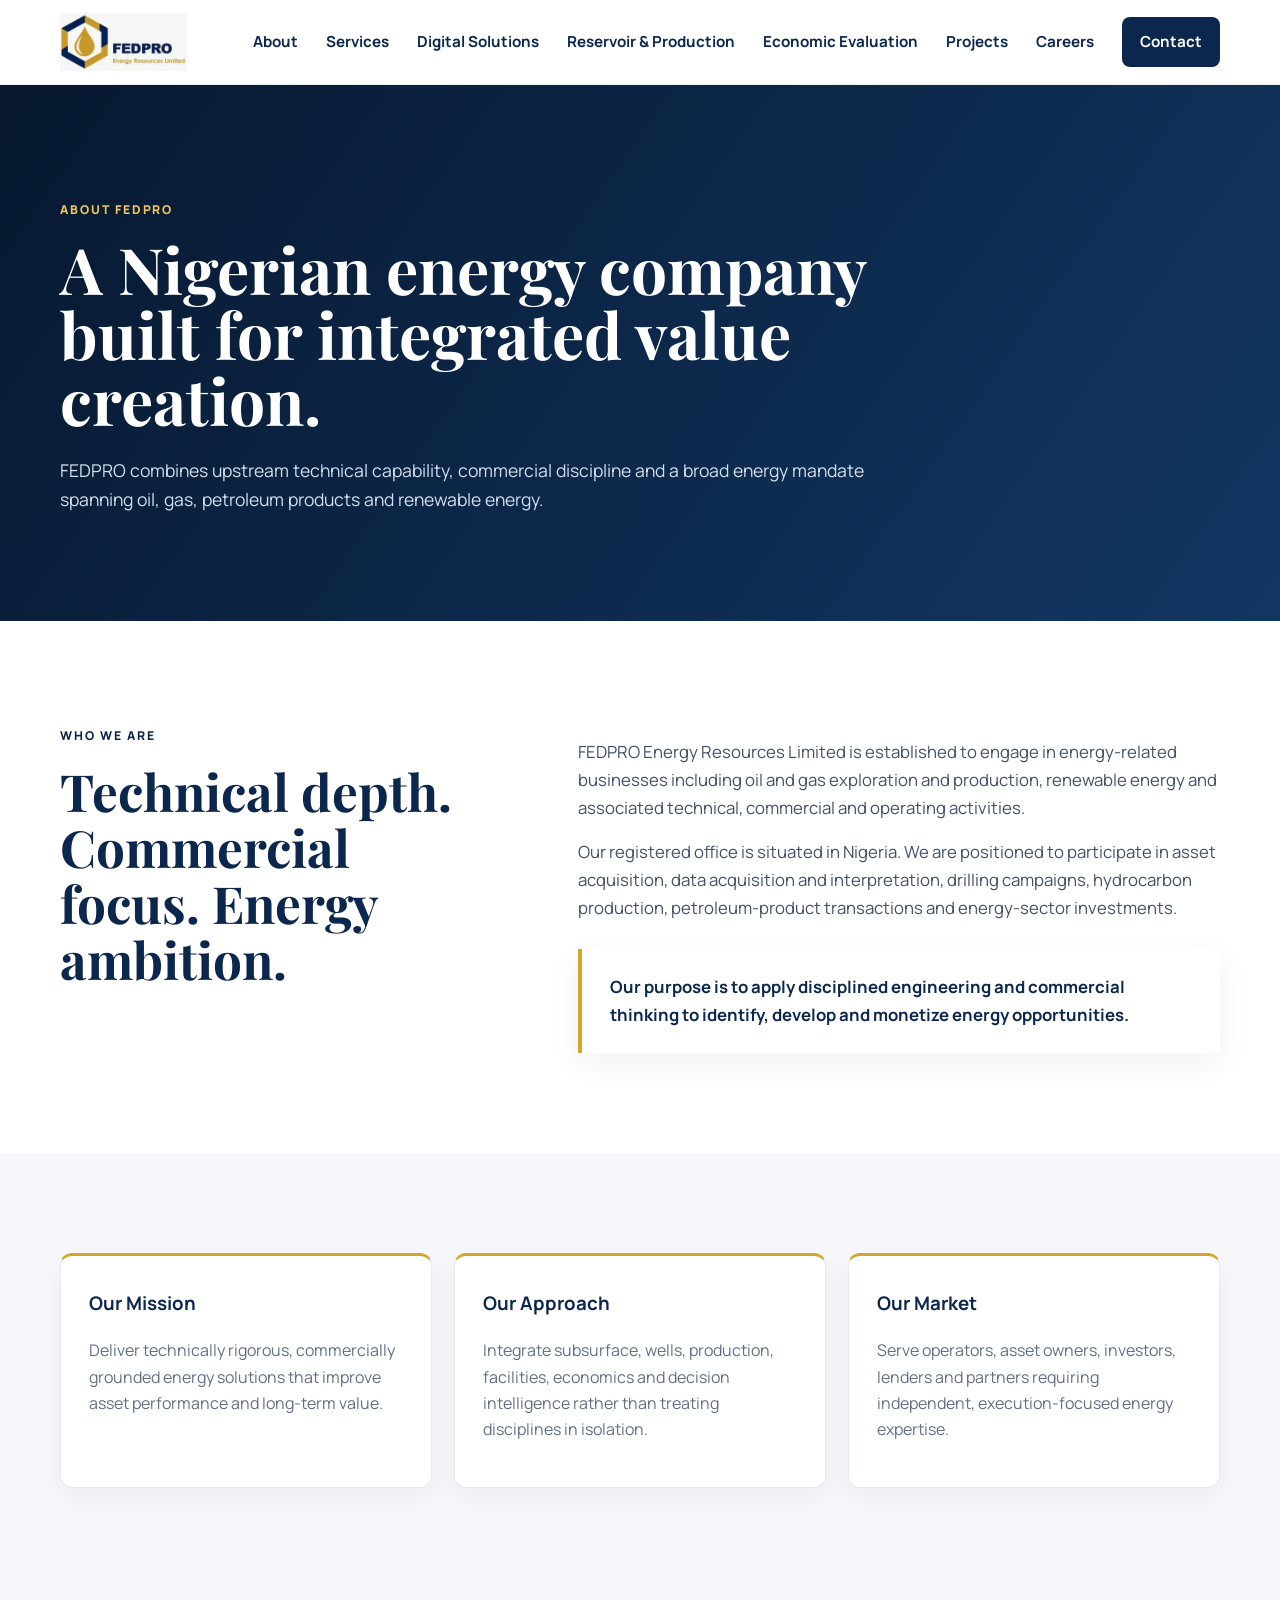
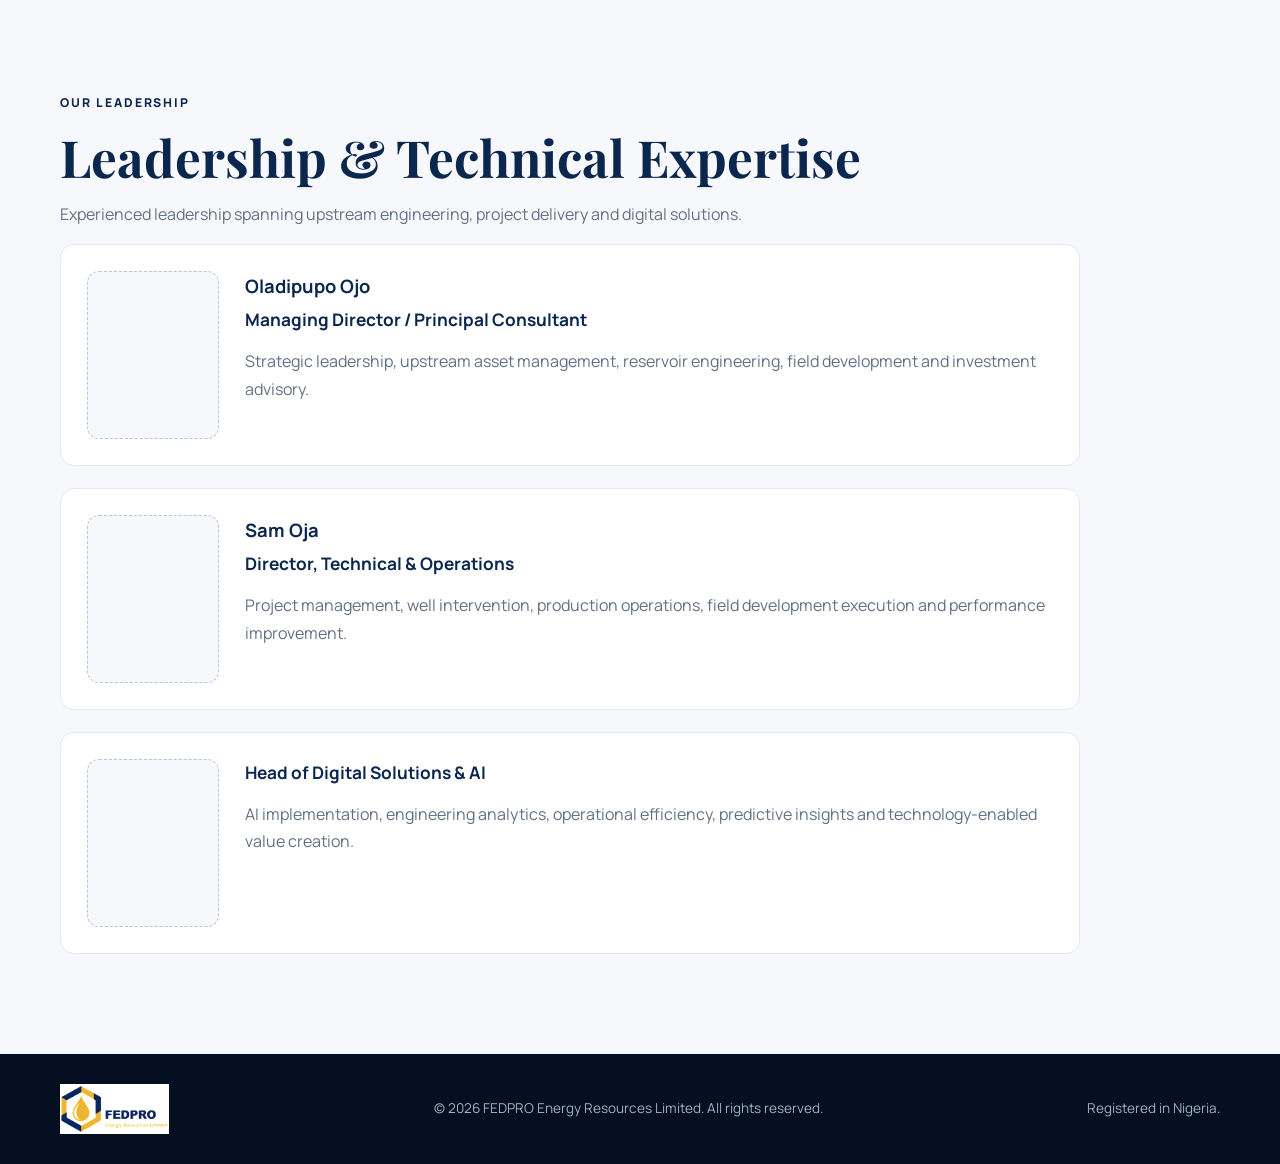
==== commit 8248e0b0: "Rename Oilfield AI navigation to Digital Solutions" ====
--- a/about.html
+++ b/about.html
@@ -1,4 +1,4 @@
-<!DOCTYPE html><html lang="en"><head><meta charset="UTF-8"><meta name="viewport" content="width=device-width,initial-scale=1"><meta name="description" content="About FEDPRO Energy Resources Limited."><title>About Us | FEDPRO Energy Resources Limited</title><link rel="preconnect" href="https://fonts.googleapis.com"><link rel="preconnect" href="https://fonts.gstatic.com" crossorigin><link href="https://fonts.googleapis.com/css2?family=Manrope:wght@400;500;600;700;800&family=Playfair+Display:wght@700&display=swap" rel="stylesheet"><link rel="stylesheet" href="styles.css"></head><body><header class="site-header"><div class="container nav-wrap"><a class="brand" href="index.html"><img src="assets/fedpro-logo.webp" alt="FEDPRO Energy Resources Limited"></a><button class="menu-toggle" aria-label="Toggle navigation" aria-expanded="false">☰</button><nav class="nav-links"><a href="about.html">About</a><a href="services.html">Services</a><a href="ai.html">Oilfield AI</a><a href="reservoir-production.html">Reservoir & Production</a><a href="cpr-due-diligence.html">Economic Evaluation</a><a href="projects.html">Projects</a><a href="careers.html">Careers</a><a class="nav-cta" href="contact.html">Contact</a></nav></div></header><main><section class="page-hero"><div class="container reveal"><span class="eyebrow gold">ABOUT FEDPRO</span><h1>A Nigerian energy company built for integrated value creation.</h1><p>FEDPRO combines upstream technical capability, commercial discipline and a broad energy mandate spanning oil, gas, petroleum products and renewable energy.</p></div></section><section class="section"><div class="container two-col"><div class="section-heading reveal"><span class="eyebrow">WHO WE ARE</span><h2>Technical depth. Commercial focus. Energy ambition.</h2></div><div class="about-copy reveal"><p>FEDPRO Energy Resources Limited is established to engage in energy-related businesses including oil and gas exploration and production, renewable energy and associated technical, commercial and operating activities.</p><p>Our registered office is situated in Nigeria. We are positioned to participate in asset acquisition, data acquisition and interpretation, drilling campaigns, hydrocarbon production, petroleum-product transactions and energy-sector investments.</p><div class="quote-box">Our purpose is to apply disciplined engineering and commercial thinking to identify, develop and monetize energy opportunities.</div></div></div></section><section class="section light"><div class="container"><div class="cards-grid light-cards"><article class="info-card reveal"><h3>Our Mission</h3><p>Deliver technically rigorous, commercially grounded energy solutions that improve asset performance and long-term value.</p></article><article class="info-card reveal"><h3>Our Approach</h3><p>Integrate subsurface, wells, production, facilities, economics and decision intelligence rather than treating disciplines in isolation.</p></article><article class="info-card reveal"><h3>Our Market</h3><p>Serve operators, asset owners, investors, lenders and partners requiring independent, execution-focused energy expertise.</p></article></div></div></section><section class="section light leadership-section"><div class="container"><div class="section-heading reveal"><span class="eyebrow">OUR LEADERSHIP</span><h2>Leadership &amp; Technical Expertise</h2><p>Experienced leadership spanning upstream engineering, project delivery and digital solutions.</p></div><div class="leadership-list">
+<!DOCTYPE html><html lang="en"><head><meta charset="UTF-8"><meta name="viewport" content="width=device-width,initial-scale=1"><meta name="description" content="About FEDPRO Energy Resources Limited."><title>About Us | FEDPRO Energy Resources Limited</title><link rel="preconnect" href="https://fonts.googleapis.com"><link rel="preconnect" href="https://fonts.gstatic.com" crossorigin><link href="https://fonts.googleapis.com/css2?family=Manrope:wght@400;500;600;700;800&family=Playfair+Display:wght@700&display=swap" rel="stylesheet"><link rel="stylesheet" href="styles.css"></head><body><header class="site-header"><div class="container nav-wrap"><a class="brand" href="index.html"><img src="assets/fedpro-logo.webp" alt="FEDPRO Energy Resources Limited"></a><button class="menu-toggle" aria-label="Toggle navigation" aria-expanded="false">☰</button><nav class="nav-links"><a href="about.html">About</a><a href="services.html">Services</a><a href="ai.html">Digital Solutions</a><a href="reservoir-production.html">Reservoir & Production</a><a href="cpr-due-diligence.html">Economic Evaluation</a><a href="projects.html">Projects</a><a href="careers.html">Careers</a><a class="nav-cta" href="contact.html">Contact</a></nav></div></header><main><section class="page-hero"><div class="container reveal"><span class="eyebrow gold">ABOUT FEDPRO</span><h1>A Nigerian energy company built for integrated value creation.</h1><p>FEDPRO combines upstream technical capability, commercial discipline and a broad energy mandate spanning oil, gas, petroleum products and renewable energy.</p></div></section><section class="section"><div class="container two-col"><div class="section-heading reveal"><span class="eyebrow">WHO WE ARE</span><h2>Technical depth. Commercial focus. Energy ambition.</h2></div><div class="about-copy reveal"><p>FEDPRO Energy Resources Limited is established to engage in energy-related businesses including oil and gas exploration and production, renewable energy and associated technical, commercial and operating activities.</p><p>Our registered office is situated in Nigeria. We are positioned to participate in asset acquisition, data acquisition and interpretation, drilling campaigns, hydrocarbon production, petroleum-product transactions and energy-sector investments.</p><div class="quote-box">Our purpose is to apply disciplined engineering and commercial thinking to identify, develop and monetize energy opportunities.</div></div></div></section><section class="section light"><div class="container"><div class="cards-grid light-cards"><article class="info-card reveal"><h3>Our Mission</h3><p>Deliver technically rigorous, commercially grounded energy solutions that improve asset performance and long-term value.</p></article><article class="info-card reveal"><h3>Our Approach</h3><p>Integrate subsurface, wells, production, facilities, economics and decision intelligence rather than treating disciplines in isolation.</p></article><article class="info-card reveal"><h3>Our Market</h3><p>Serve operators, asset owners, investors, lenders and partners requiring independent, execution-focused energy expertise.</p></article></div></div></section><section class="section light leadership-section"><div class="container"><div class="section-heading reveal"><span class="eyebrow">OUR LEADERSHIP</span><h2>Leadership &amp; Technical Expertise</h2><p>Experienced leadership spanning upstream engineering, project delivery and digital solutions.</p></div><div class="leadership-list">
 <article class="leadership-person reveal"><div class="leadership-photo" aria-label="Portrait to be added"></div><div class="leadership-info"><h3>Oladipupo Ojo</h3><h4>Managing Director / Principal Consultant</h4><p>Strategic leadership, upstream asset management, reservoir engineering, field development and investment advisory.</p></div></article>
 <article class="leadership-person reveal"><div class="leadership-photo" aria-label="Portrait to be added"></div><div class="leadership-info"><h3>Sam Oja</h3><h4>Director, Technical &amp; Operations</h4><p>Project management, well intervention, production operations, field development execution and performance improvement.</p></div></article>
 <article class="leadership-person reveal"><div class="leadership-photo" aria-label="Portrait to be added"></div><div class="leadership-info"><h4>Head of Digital Solutions &amp; AI</h4><p>AI implementation, engineering analytics, operational efficiency, predictive insights and technology-enabled value creation.</p></div></article>
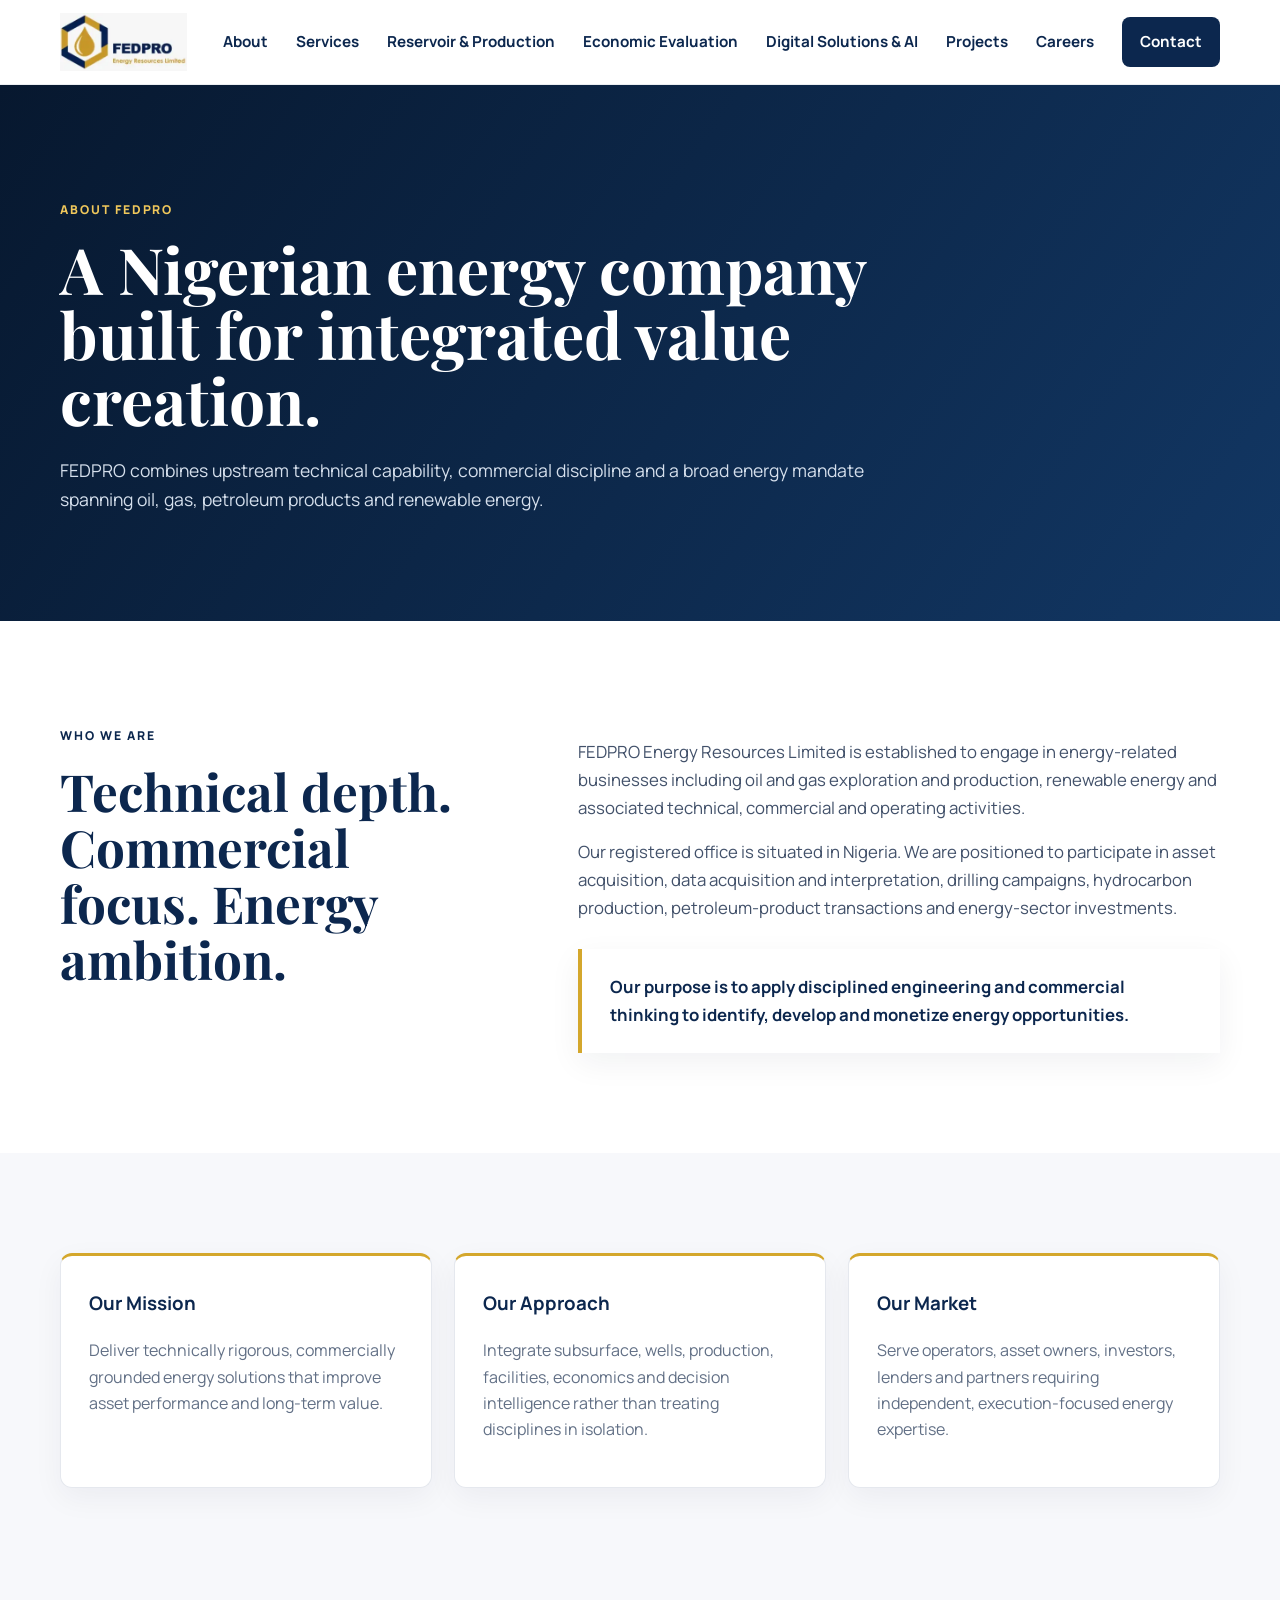
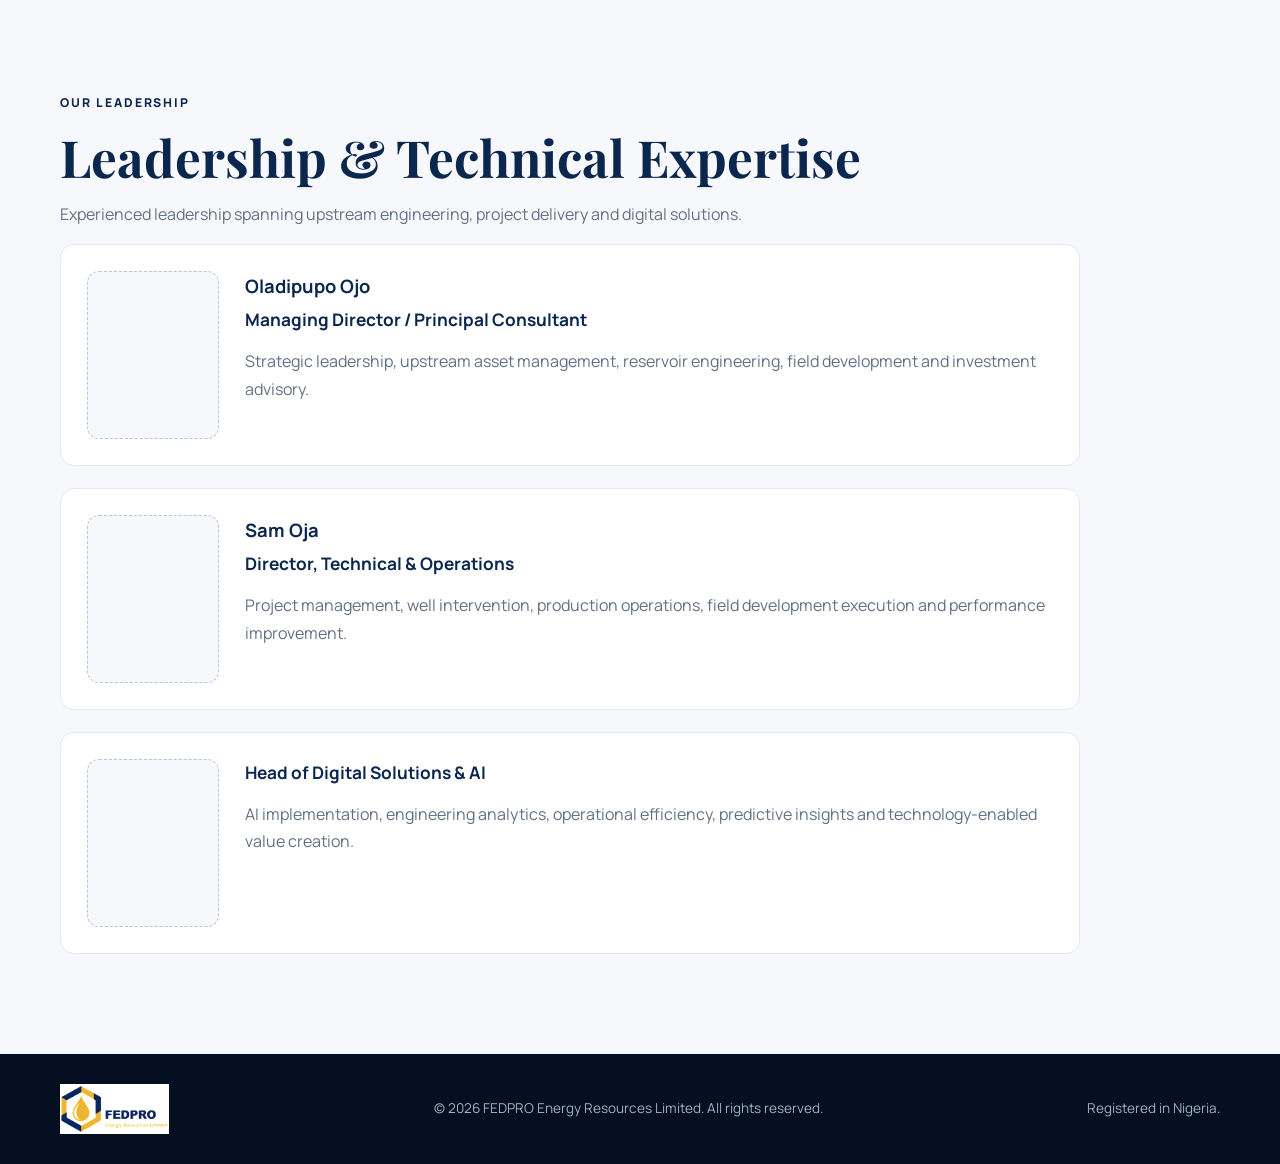
==== commit 1a7e5f60: "Move Digital Solutions & AI after Economic Evaluation in navigation" ====
--- a/about.html
+++ b/about.html
@@ -1,4 +1,4 @@
-<!DOCTYPE html><html lang="en"><head><meta charset="UTF-8"><meta name="viewport" content="width=device-width,initial-scale=1"><meta name="description" content="About FEDPRO Energy Resources Limited."><title>About Us | FEDPRO Energy Resources Limited</title><link rel="preconnect" href="https://fonts.googleapis.com"><link rel="preconnect" href="https://fonts.gstatic.com" crossorigin><link href="https://fonts.googleapis.com/css2?family=Manrope:wght@400;500;600;700;800&family=Playfair+Display:wght@700&display=swap" rel="stylesheet"><link rel="stylesheet" href="styles.css"></head><body><header class="site-header"><div class="container nav-wrap"><a class="brand" href="index.html"><img src="assets/fedpro-logo.webp" alt="FEDPRO Energy Resources Limited"></a><button class="menu-toggle" aria-label="Toggle navigation" aria-expanded="false">☰</button><nav class="nav-links"><a href="about.html">About</a><a href="services.html">Services</a><a href="ai.html">Digital Solutions</a><a href="reservoir-production.html">Reservoir & Production</a><a href="cpr-due-diligence.html">Economic Evaluation</a><a href="projects.html">Projects</a><a href="careers.html">Careers</a><a class="nav-cta" href="contact.html">Contact</a></nav></div></header><main><section class="page-hero"><div class="container reveal"><span class="eyebrow gold">ABOUT FEDPRO</span><h1>A Nigerian energy company built for integrated value creation.</h1><p>FEDPRO combines upstream technical capability, commercial discipline and a broad energy mandate spanning oil, gas, petroleum products and renewable energy.</p></div></section><section class="section"><div class="container two-col"><div class="section-heading reveal"><span class="eyebrow">WHO WE ARE</span><h2>Technical depth. Commercial focus. Energy ambition.</h2></div><div class="about-copy reveal"><p>FEDPRO Energy Resources Limited is established to engage in energy-related businesses including oil and gas exploration and production, renewable energy and associated technical, commercial and operating activities.</p><p>Our registered office is situated in Nigeria. We are positioned to participate in asset acquisition, data acquisition and interpretation, drilling campaigns, hydrocarbon production, petroleum-product transactions and energy-sector investments.</p><div class="quote-box">Our purpose is to apply disciplined engineering and commercial thinking to identify, develop and monetize energy opportunities.</div></div></div></section><section class="section light"><div class="container"><div class="cards-grid light-cards"><article class="info-card reveal"><h3>Our Mission</h3><p>Deliver technically rigorous, commercially grounded energy solutions that improve asset performance and long-term value.</p></article><article class="info-card reveal"><h3>Our Approach</h3><p>Integrate subsurface, wells, production, facilities, economics and decision intelligence rather than treating disciplines in isolation.</p></article><article class="info-card reveal"><h3>Our Market</h3><p>Serve operators, asset owners, investors, lenders and partners requiring independent, execution-focused energy expertise.</p></article></div></div></section><section class="section light leadership-section"><div class="container"><div class="section-heading reveal"><span class="eyebrow">OUR LEADERSHIP</span><h2>Leadership &amp; Technical Expertise</h2><p>Experienced leadership spanning upstream engineering, project delivery and digital solutions.</p></div><div class="leadership-list">
+<!DOCTYPE html><html lang="en"><head><meta charset="UTF-8"><meta name="viewport" content="width=device-width,initial-scale=1"><meta name="description" content="About FEDPRO Energy Resources Limited."><title>About Us | FEDPRO Energy Resources Limited</title><link rel="preconnect" href="https://fonts.googleapis.com"><link rel="preconnect" href="https://fonts.gstatic.com" crossorigin><link href="https://fonts.googleapis.com/css2?family=Manrope:wght@400;500;600;700;800&family=Playfair+Display:wght@700&display=swap" rel="stylesheet"><link rel="stylesheet" href="styles.css"></head><body><header class="site-header"><div class="container nav-wrap"><a class="brand" href="index.html"><img src="assets/fedpro-logo.webp" alt="FEDPRO Energy Resources Limited"></a><button class="menu-toggle" aria-label="Toggle navigation" aria-expanded="false">☰</button><nav class="nav-links"><a href="about.html">About</a><a href="services.html">Services</a><a href="reservoir-production.html">Reservoir & Production</a><a href="cpr-due-diligence.html">Economic Evaluation</a><a href="ai.html">Digital Solutions &amp; AI</a><a href="projects.html">Projects</a><a href="careers.html">Careers</a><a class="nav-cta" href="contact.html">Contact</a></nav></div></header><main><section class="page-hero"><div class="container reveal"><span class="eyebrow gold">ABOUT FEDPRO</span><h1>A Nigerian energy company built for integrated value creation.</h1><p>FEDPRO combines upstream technical capability, commercial discipline and a broad energy mandate spanning oil, gas, petroleum products and renewable energy.</p></div></section><section class="section"><div class="container two-col"><div class="section-heading reveal"><span class="eyebrow">WHO WE ARE</span><h2>Technical depth. Commercial focus. Energy ambition.</h2></div><div class="about-copy reveal"><p>FEDPRO Energy Resources Limited is established to engage in energy-related businesses including oil and gas exploration and production, renewable energy and associated technical, commercial and operating activities.</p><p>Our registered office is situated in Nigeria. We are positioned to participate in asset acquisition, data acquisition and interpretation, drilling campaigns, hydrocarbon production, petroleum-product transactions and energy-sector investments.</p><div class="quote-box">Our purpose is to apply disciplined engineering and commercial thinking to identify, develop and monetize energy opportunities.</div></div></div></section><section class="section light"><div class="container"><div class="cards-grid light-cards"><article class="info-card reveal"><h3>Our Mission</h3><p>Deliver technically rigorous, commercially grounded energy solutions that improve asset performance and long-term value.</p></article><article class="info-card reveal"><h3>Our Approach</h3><p>Integrate subsurface, wells, production, facilities, economics and decision intelligence rather than treating disciplines in isolation.</p></article><article class="info-card reveal"><h3>Our Market</h3><p>Serve operators, asset owners, investors, lenders and partners requiring independent, execution-focused energy expertise.</p></article></div></div></section><section class="section light leadership-section"><div class="container"><div class="section-heading reveal"><span class="eyebrow">OUR LEADERSHIP</span><h2>Leadership &amp; Technical Expertise</h2><p>Experienced leadership spanning upstream engineering, project delivery and digital solutions.</p></div><div class="leadership-list">
 <article class="leadership-person reveal"><div class="leadership-photo" aria-label="Portrait to be added"></div><div class="leadership-info"><h3>Oladipupo Ojo</h3><h4>Managing Director / Principal Consultant</h4><p>Strategic leadership, upstream asset management, reservoir engineering, field development and investment advisory.</p></div></article>
 <article class="leadership-person reveal"><div class="leadership-photo" aria-label="Portrait to be added"></div><div class="leadership-info"><h3>Sam Oja</h3><h4>Director, Technical &amp; Operations</h4><p>Project management, well intervention, production operations, field development execution and performance improvement.</p></div></article>
 <article class="leadership-person reveal"><div class="leadership-photo" aria-label="Portrait to be added"></div><div class="leadership-info"><h4>Head of Digital Solutions &amp; AI</h4><p>AI implementation, engineering analytics, operational efficiency, predictive insights and technology-enabled value creation.</p></div></article>
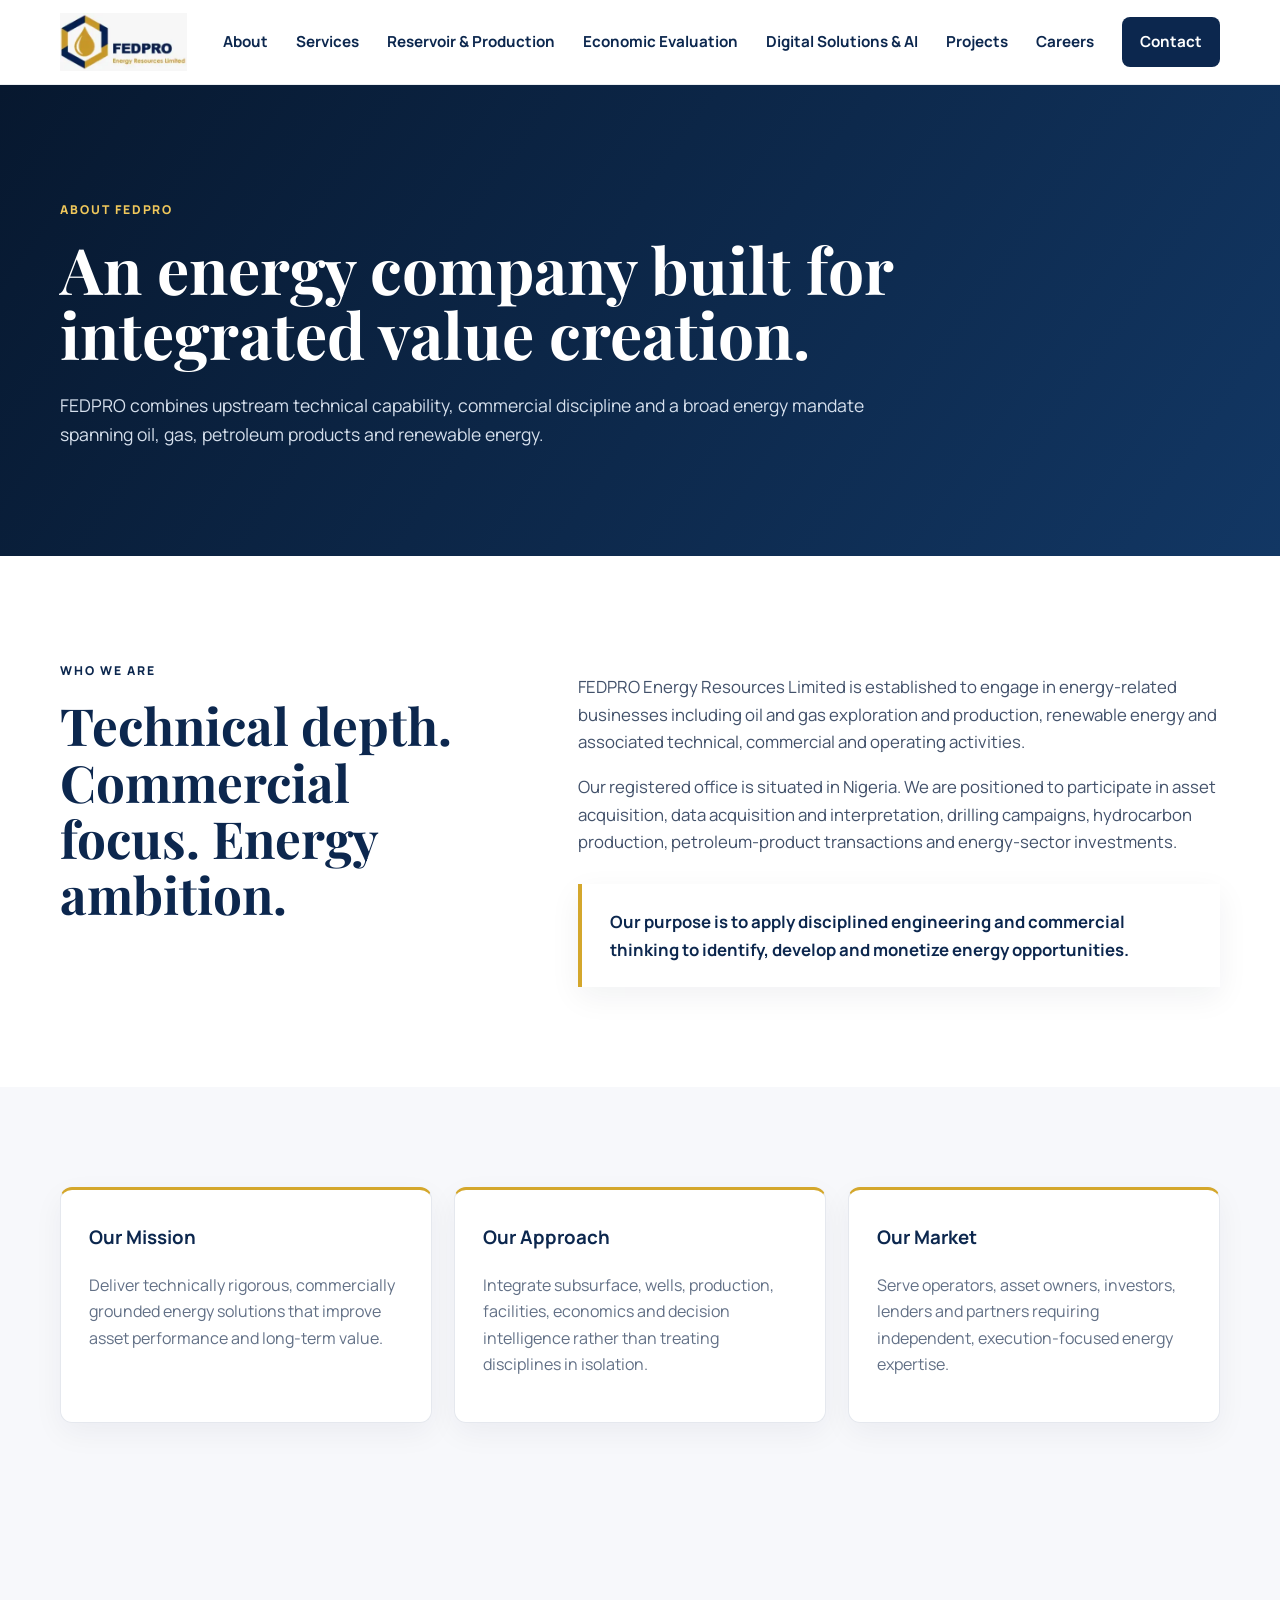
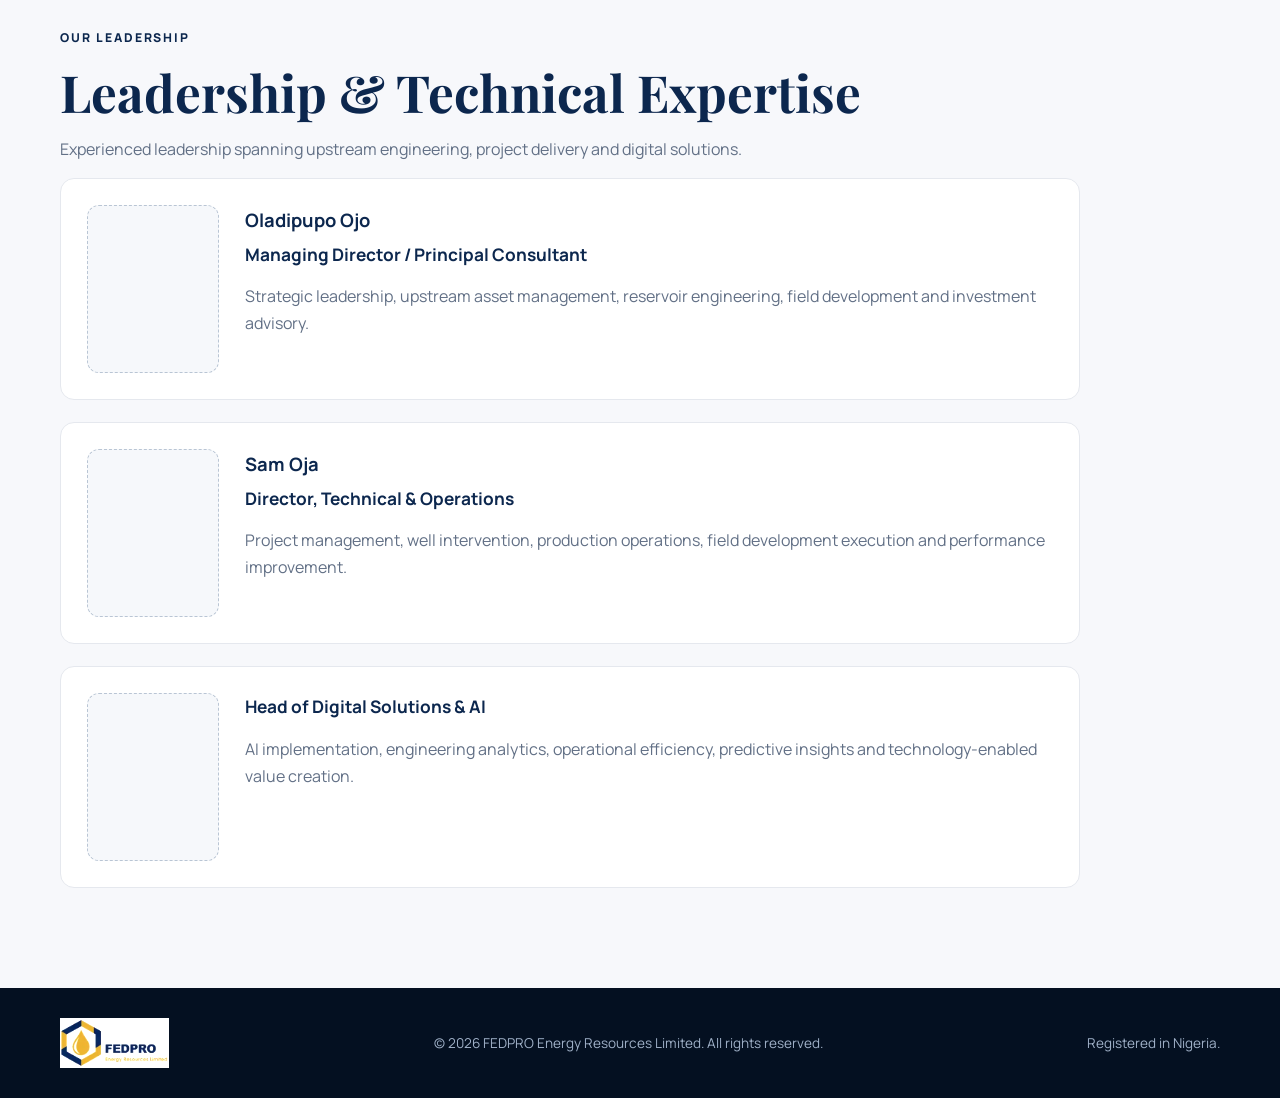
==== commit f28c8ef9: "Update About page headline" ====
--- a/about.html
+++ b/about.html
@@ -1,4 +1,4 @@
-<!DOCTYPE html><html lang="en"><head><meta charset="UTF-8"><meta name="viewport" content="width=device-width,initial-scale=1"><meta name="description" content="About FEDPRO Energy Resources Limited."><title>About Us | FEDPRO Energy Resources Limited</title><link rel="preconnect" href="https://fonts.googleapis.com"><link rel="preconnect" href="https://fonts.gstatic.com" crossorigin><link href="https://fonts.googleapis.com/css2?family=Manrope:wght@400;500;600;700;800&family=Playfair+Display:wght@700&display=swap" rel="stylesheet"><link rel="stylesheet" href="styles.css"></head><body><header class="site-header"><div class="container nav-wrap"><a class="brand" href="index.html"><img src="assets/fedpro-logo.webp" alt="FEDPRO Energy Resources Limited"></a><button class="menu-toggle" aria-label="Toggle navigation" aria-expanded="false">☰</button><nav class="nav-links"><a href="about.html">About</a><a href="services.html">Services</a><a href="reservoir-production.html">Reservoir & Production</a><a href="cpr-due-diligence.html">Economic Evaluation</a><a href="ai.html">Digital Solutions &amp; AI</a><a href="projects.html">Projects</a><a href="careers.html">Careers</a><a class="nav-cta" href="contact.html">Contact</a></nav></div></header><main><section class="page-hero"><div class="container reveal"><span class="eyebrow gold">ABOUT FEDPRO</span><h1>A Nigerian energy company built for integrated value creation.</h1><p>FEDPRO combines upstream technical capability, commercial discipline and a broad energy mandate spanning oil, gas, petroleum products and renewable energy.</p></div></section><section class="section"><div class="container two-col"><div class="section-heading reveal"><span class="eyebrow">WHO WE ARE</span><h2>Technical depth. Commercial focus. Energy ambition.</h2></div><div class="about-copy reveal"><p>FEDPRO Energy Resources Limited is established to engage in energy-related businesses including oil and gas exploration and production, renewable energy and associated technical, commercial and operating activities.</p><p>Our registered office is situated in Nigeria. We are positioned to participate in asset acquisition, data acquisition and interpretation, drilling campaigns, hydrocarbon production, petroleum-product transactions and energy-sector investments.</p><div class="quote-box">Our purpose is to apply disciplined engineering and commercial thinking to identify, develop and monetize energy opportunities.</div></div></div></section><section class="section light"><div class="container"><div class="cards-grid light-cards"><article class="info-card reveal"><h3>Our Mission</h3><p>Deliver technically rigorous, commercially grounded energy solutions that improve asset performance and long-term value.</p></article><article class="info-card reveal"><h3>Our Approach</h3><p>Integrate subsurface, wells, production, facilities, economics and decision intelligence rather than treating disciplines in isolation.</p></article><article class="info-card reveal"><h3>Our Market</h3><p>Serve operators, asset owners, investors, lenders and partners requiring independent, execution-focused energy expertise.</p></article></div></div></section><section class="section light leadership-section"><div class="container"><div class="section-heading reveal"><span class="eyebrow">OUR LEADERSHIP</span><h2>Leadership &amp; Technical Expertise</h2><p>Experienced leadership spanning upstream engineering, project delivery and digital solutions.</p></div><div class="leadership-list">
+<!DOCTYPE html><html lang="en"><head><meta charset="UTF-8"><meta name="viewport" content="width=device-width,initial-scale=1"><meta name="description" content="About FEDPRO Energy Resources Limited."><title>About Us | FEDPRO Energy Resources Limited</title><link rel="preconnect" href="https://fonts.googleapis.com"><link rel="preconnect" href="https://fonts.gstatic.com" crossorigin><link href="https://fonts.googleapis.com/css2?family=Manrope:wght@400;500;600;700;800&family=Playfair+Display:wght@700&display=swap" rel="stylesheet"><link rel="stylesheet" href="styles.css"></head><body><header class="site-header"><div class="container nav-wrap"><a class="brand" href="index.html"><img src="assets/fedpro-logo.webp" alt="FEDPRO Energy Resources Limited"></a><button class="menu-toggle" aria-label="Toggle navigation" aria-expanded="false">☰</button><nav class="nav-links"><a href="about.html">About</a><a href="services.html">Services</a><a href="reservoir-production.html">Reservoir & Production</a><a href="cpr-due-diligence.html">Economic Evaluation</a><a href="ai.html">Digital Solutions &amp; AI</a><a href="projects.html">Projects</a><a href="careers.html">Careers</a><a class="nav-cta" href="contact.html">Contact</a></nav></div></header><main><section class="page-hero"><div class="container reveal"><span class="eyebrow gold">ABOUT FEDPRO</span><h1>An energy company built for integrated value creation.</h1><p>FEDPRO combines upstream technical capability, commercial discipline and a broad energy mandate spanning oil, gas, petroleum products and renewable energy.</p></div></section><section class="section"><div class="container two-col"><div class="section-heading reveal"><span class="eyebrow">WHO WE ARE</span><h2>Technical depth. Commercial focus. Energy ambition.</h2></div><div class="about-copy reveal"><p>FEDPRO Energy Resources Limited is established to engage in energy-related businesses including oil and gas exploration and production, renewable energy and associated technical, commercial and operating activities.</p><p>Our registered office is situated in Nigeria. We are positioned to participate in asset acquisition, data acquisition and interpretation, drilling campaigns, hydrocarbon production, petroleum-product transactions and energy-sector investments.</p><div class="quote-box">Our purpose is to apply disciplined engineering and commercial thinking to identify, develop and monetize energy opportunities.</div></div></div></section><section class="section light"><div class="container"><div class="cards-grid light-cards"><article class="info-card reveal"><h3>Our Mission</h3><p>Deliver technically rigorous, commercially grounded energy solutions that improve asset performance and long-term value.</p></article><article class="info-card reveal"><h3>Our Approach</h3><p>Integrate subsurface, wells, production, facilities, economics and decision intelligence rather than treating disciplines in isolation.</p></article><article class="info-card reveal"><h3>Our Market</h3><p>Serve operators, asset owners, investors, lenders and partners requiring independent, execution-focused energy expertise.</p></article></div></div></section><section class="section light leadership-section"><div class="container"><div class="section-heading reveal"><span class="eyebrow">OUR LEADERSHIP</span><h2>Leadership &amp; Technical Expertise</h2><p>Experienced leadership spanning upstream engineering, project delivery and digital solutions.</p></div><div class="leadership-list">
 <article class="leadership-person reveal"><div class="leadership-photo" aria-label="Portrait to be added"></div><div class="leadership-info"><h3>Oladipupo Ojo</h3><h4>Managing Director / Principal Consultant</h4><p>Strategic leadership, upstream asset management, reservoir engineering, field development and investment advisory.</p></div></article>
 <article class="leadership-person reveal"><div class="leadership-photo" aria-label="Portrait to be added"></div><div class="leadership-info"><h3>Sam Oja</h3><h4>Director, Technical &amp; Operations</h4><p>Project management, well intervention, production operations, field development execution and performance improvement.</p></div></article>
 <article class="leadership-person reveal"><div class="leadership-photo" aria-label="Portrait to be added"></div><div class="leadership-info"><h4>Head of Digital Solutions &amp; AI</h4><p>AI implementation, engineering analytics, operational efficiency, predictive insights and technology-enabled value creation.</p></div></article>
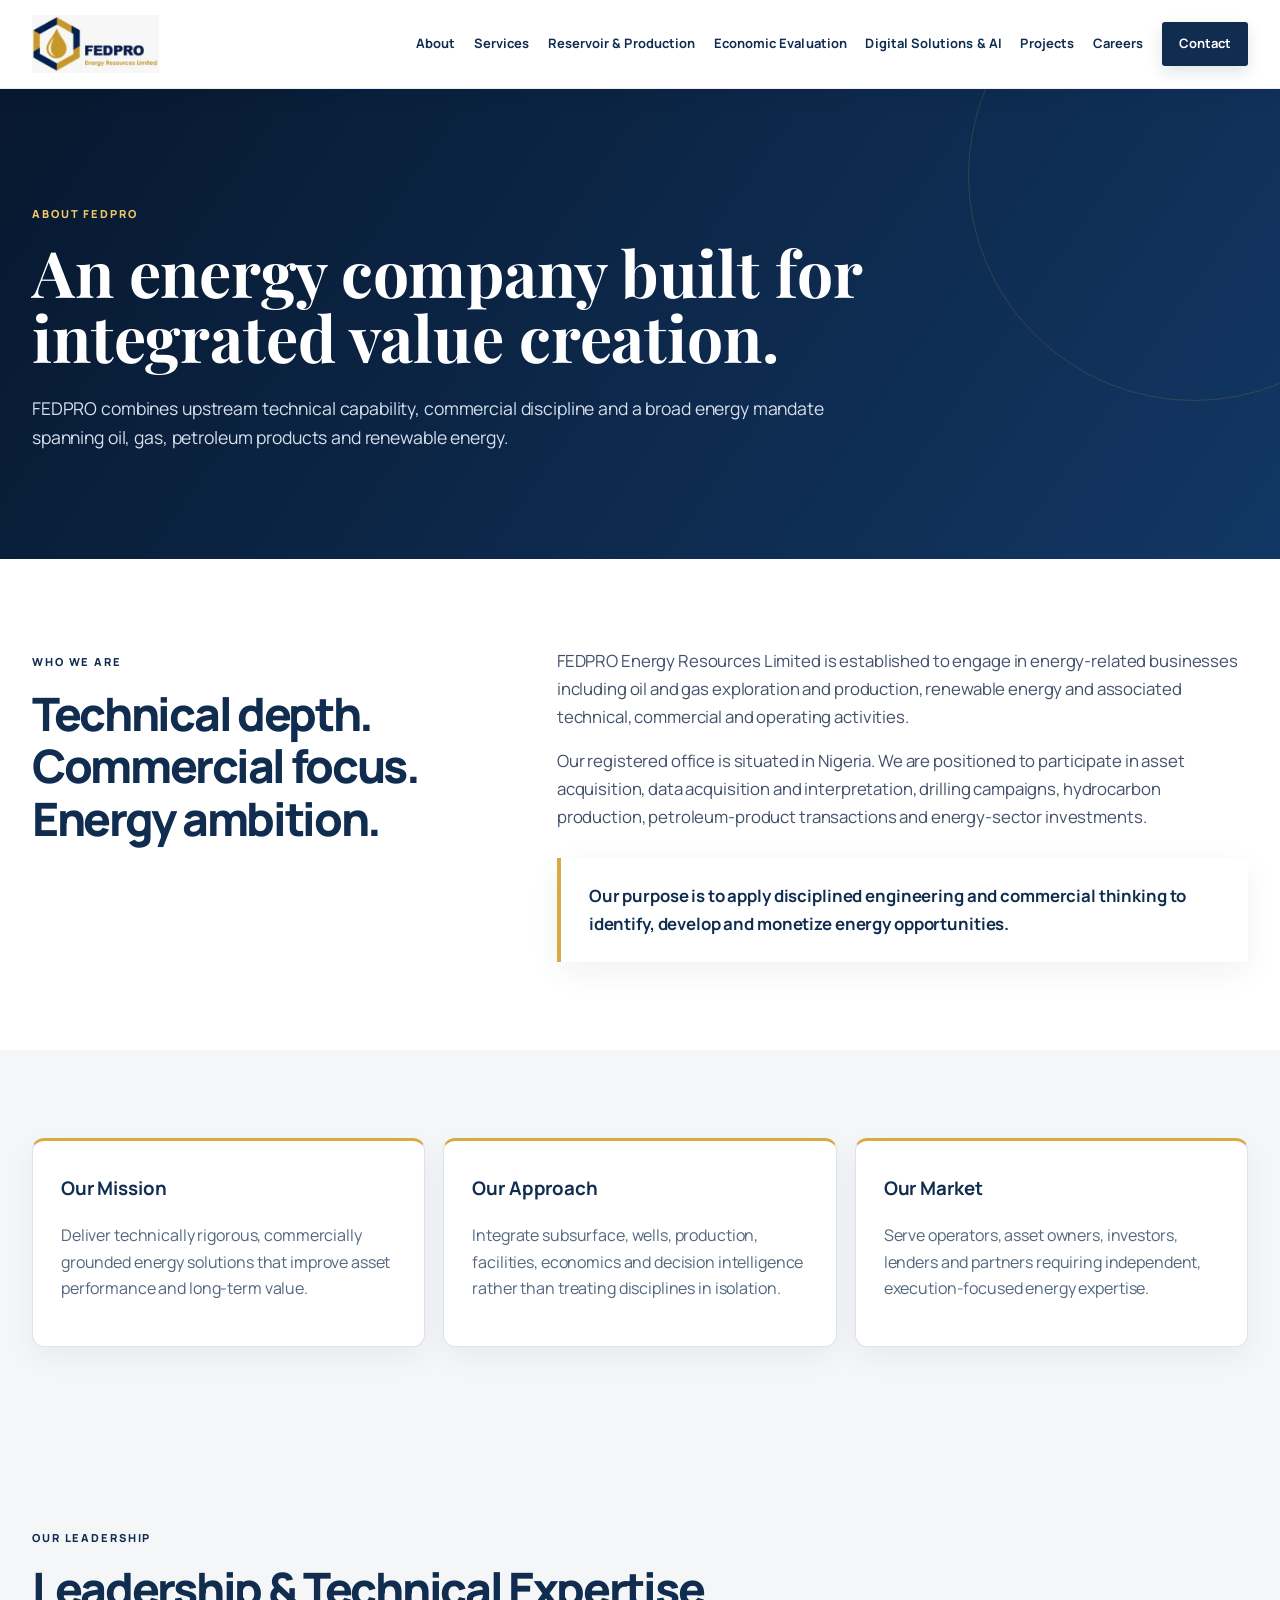
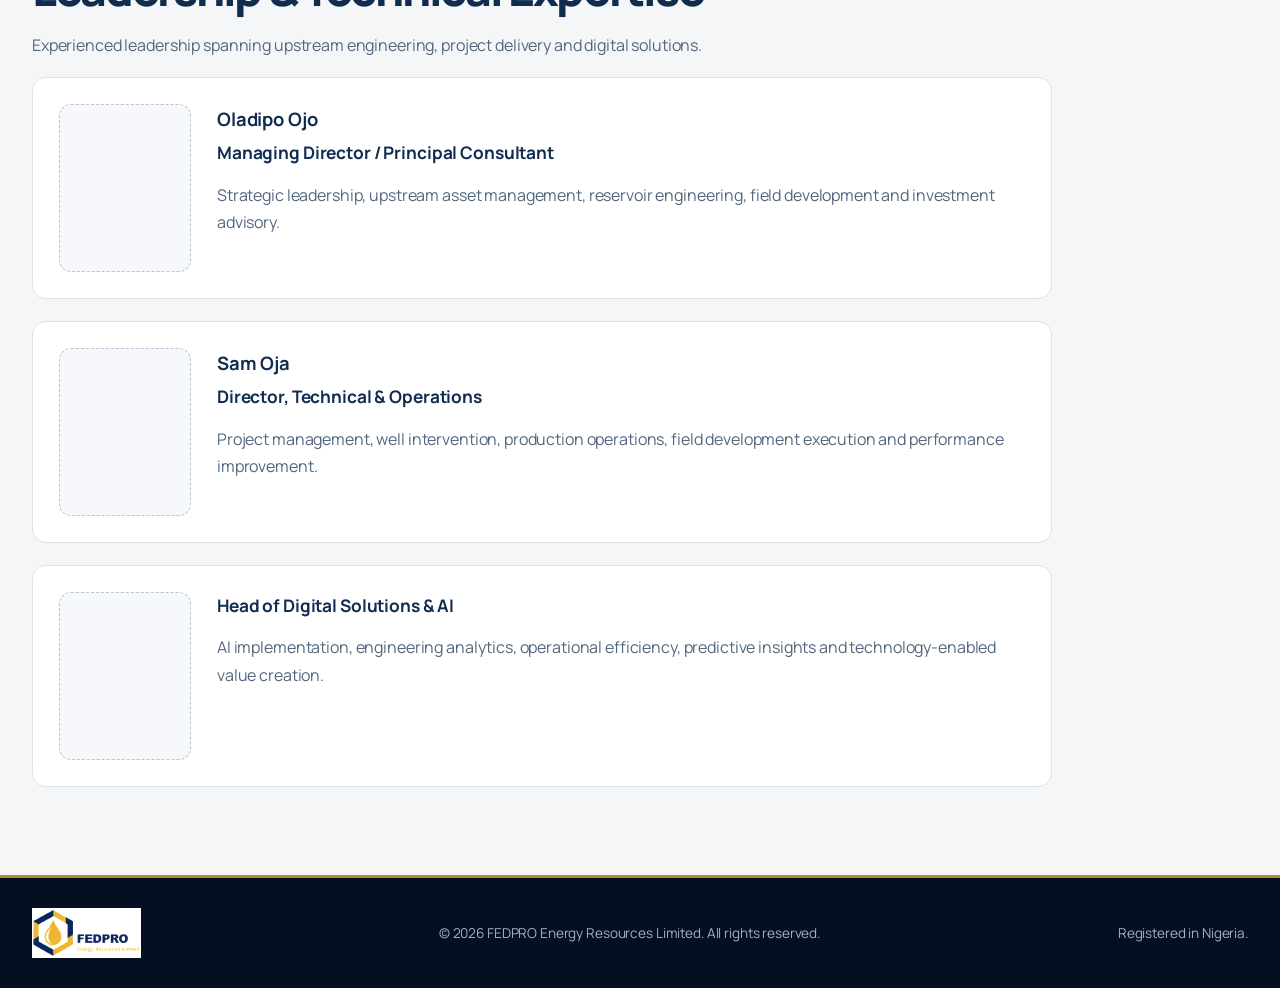
==== commit 4645e8c6: "Update FEDPRO leadership name and official contact email" ====
--- a/about.html
+++ b/about.html
@@ -1,5 +1,5 @@
 <!DOCTYPE html><html lang="en"><head><meta charset="UTF-8"><meta name="viewport" content="width=device-width,initial-scale=1"><meta name="description" content="About FEDPRO Energy Resources Limited."><title>About Us | FEDPRO Energy Resources Limited</title><link rel="preconnect" href="https://fonts.googleapis.com"><link rel="preconnect" href="https://fonts.gstatic.com" crossorigin><link href="https://fonts.googleapis.com/css2?family=Manrope:wght@400;500;600;700;800&family=Playfair+Display:wght@700&display=swap" rel="stylesheet"><link rel="stylesheet" href="styles.css"></head><body><header class="site-header"><div class="container nav-wrap"><a class="brand" href="index.html"><img src="assets/fedpro-logo.webp" alt="FEDPRO Energy Resources Limited"></a><button class="menu-toggle" aria-label="Toggle navigation" aria-expanded="false">☰</button><nav class="nav-links"><a href="about.html">About</a><a href="services.html">Services</a><a href="reservoir-production.html">Reservoir & Production</a><a href="cpr-due-diligence.html">Economic Evaluation</a><a href="ai.html">Digital Solutions &amp; AI</a><a href="projects.html">Projects</a><a href="careers.html">Careers</a><a class="nav-cta" href="contact.html">Contact</a></nav></div></header><main><section class="page-hero"><div class="container reveal"><span class="eyebrow gold">ABOUT FEDPRO</span><h1>An energy company built for integrated value creation.</h1><p>FEDPRO combines upstream technical capability, commercial discipline and a broad energy mandate spanning oil, gas, petroleum products and renewable energy.</p></div></section><section class="section"><div class="container two-col"><div class="section-heading reveal"><span class="eyebrow">WHO WE ARE</span><h2>Technical depth. Commercial focus. Energy ambition.</h2></div><div class="about-copy reveal"><p>FEDPRO Energy Resources Limited is established to engage in energy-related businesses including oil and gas exploration and production, renewable energy and associated technical, commercial and operating activities.</p><p>Our registered office is situated in Nigeria. We are positioned to participate in asset acquisition, data acquisition and interpretation, drilling campaigns, hydrocarbon production, petroleum-product transactions and energy-sector investments.</p><div class="quote-box">Our purpose is to apply disciplined engineering and commercial thinking to identify, develop and monetize energy opportunities.</div></div></div></section><section class="section light"><div class="container"><div class="cards-grid light-cards"><article class="info-card reveal"><h3>Our Mission</h3><p>Deliver technically rigorous, commercially grounded energy solutions that improve asset performance and long-term value.</p></article><article class="info-card reveal"><h3>Our Approach</h3><p>Integrate subsurface, wells, production, facilities, economics and decision intelligence rather than treating disciplines in isolation.</p></article><article class="info-card reveal"><h3>Our Market</h3><p>Serve operators, asset owners, investors, lenders and partners requiring independent, execution-focused energy expertise.</p></article></div></div></section><section class="section light leadership-section"><div class="container"><div class="section-heading reveal"><span class="eyebrow">OUR LEADERSHIP</span><h2>Leadership &amp; Technical Expertise</h2><p>Experienced leadership spanning upstream engineering, project delivery and digital solutions.</p></div><div class="leadership-list">
-<article class="leadership-person reveal"><div class="leadership-photo" aria-label="Portrait to be added"></div><div class="leadership-info"><h3>Oladipupo Ojo</h3><h4>Managing Director / Principal Consultant</h4><p>Strategic leadership, upstream asset management, reservoir engineering, field development and investment advisory.</p></div></article>
+<article class="leadership-person reveal"><div class="leadership-photo" aria-label="Portrait to be added"></div><div class="leadership-info"><h3>Oladipo Ojo</h3><h4>Managing Director / Principal Consultant</h4><p>Strategic leadership, upstream asset management, reservoir engineering, field development and investment advisory.</p></div></article>
 <article class="leadership-person reveal"><div class="leadership-photo" aria-label="Portrait to be added"></div><div class="leadership-info"><h3>Sam Oja</h3><h4>Director, Technical &amp; Operations</h4><p>Project management, well intervention, production operations, field development execution and performance improvement.</p></div></article>
 <article class="leadership-person reveal"><div class="leadership-photo" aria-label="Portrait to be added"></div><div class="leadership-info"><h4>Head of Digital Solutions &amp; AI</h4><p>AI implementation, engineering analytics, operational efficiency, predictive insights and technology-enabled value creation.</p></div></article>
 </div></div></section></main><footer><div class="container footer-wrap"><img src="assets/fedpro-logo.webp" alt="FEDPRO logo"><p>© <span id="year"></span> FEDPRO Energy Resources Limited. All rights reserved.</p><p>Registered in Nigeria.</p></div></footer><script src="script.js"></script></body></html>
--- a/styles.css
+++ b/styles.css
@@ -1,3 +1,223 @@
 :root{--navy:#0c274e;--navy2:#06182f;--gold:#d4a72c;--gold2:#efc75b;--ink:#162033;--muted:#627086;--bg:#f7f8fb;--white:#fff;--line:#e5e8ee;--shadow:0 18px 50px rgba(8,28,54,.12)}*{box-sizing:border-box}html{scroll-behavior:smooth}body{margin:0;font-family:Manrope,Arial,sans-serif;color:var(--ink);background:#fff;line-height:1.65}.container{width:min(1160px,calc(100% - 40px));margin:auto}.site-header{position:sticky;top:0;z-index:20;background:rgba(255,255,255,.96);backdrop-filter:blur(10px);border-bottom:1px solid rgba(12,39,78,.08)}.nav-wrap{display:flex;align-items:center;justify-content:space-between;min-height:84px}.brand img{height:58px;width:auto;display:block}.nav-links{display:flex;align-items:center;gap:28px}.nav-links a{color:var(--navy);text-decoration:none;font-weight:700;font-size:.95rem}.nav-links a:hover{color:var(--gold)}.nav-cta{background:var(--navy);color:white!important;padding:12px 18px;border-radius:8px}.menu-toggle{display:none;border:0;background:none;font-size:1.7rem;color:var(--navy)}.hero{position:relative;overflow:hidden;background:linear-gradient(120deg,#07182f 0%,#0c2b53 55%,#123764 100%);color:white}.hero:before{content:"";position:absolute;inset:0;background:radial-gradient(circle at 85% 25%,rgba(212,167,44,.28),transparent 24%),radial-gradient(circle at 5% 80%,rgba(255,255,255,.06),transparent 30%)}.hero-grid{position:relative;min-height:720px;display:grid;grid-template-columns:1.25fr .75fr;gap:70px;align-items:center}.eyebrow{display:inline-block;font-size:.76rem;letter-spacing:.16em;font-weight:800;color:var(--navy);margin-bottom:16px}.eyebrow.gold{color:var(--gold2)}.hero h1{font-family:"Playfair Display",serif;font-size:clamp(3rem,6vw,5.6rem);line-height:.98;margin:0 0 26px;max-width:850px}.hero-copy>p{font-size:1.12rem;color:#d9e2ef;max-width:760px}.hero-actions{display:flex;gap:14px;margin:34px 0}.btn{display:inline-flex;align-items:center;justify-content:center;border:none;text-decoration:none;font-weight:800;padding:14px 20px;border-radius:9px;cursor:pointer}.btn-primary{background:var(--gold);color:#11203a}.btn-primary:hover{background:var(--gold2)}.btn-secondary{border:1px solid rgba(255,255,255,.35);color:#fff;background:rgba(255,255,255,.04)}.hero-stats{display:grid;grid-template-columns:repeat(3,1fr);gap:16px;margin-top:48px}.hero-stats div{padding-top:16px;border-top:1px solid rgba(255,255,255,.18)}.hero-stats strong,.hero-stats span{display:block}.hero-stats strong{font-size:.9rem;color:var(--gold2)}.hero-stats span{font-size:.8rem;color:#bfcce0;margin-top:5px}.hero-card{background:rgba(255,255,255,.97);color:var(--ink);padding:34px;border-radius:18px;box-shadow:var(--shadow)}.hero-card img{width:220px;max-width:100%;margin-bottom:20px}.hero-card h2{color:var(--navy);margin:0}.hero-card p{color:var(--muted)}.hero-card ul{padding-left:18px}.hero-card li::marker{color:var(--gold)}.section{padding:100px 0}.light{background:var(--bg)}.two-col{display:grid;grid-template-columns:.8fr 1.2fr;gap:90px}.section-heading h2{font-family:"Playfair Display",serif;color:var(--navy);font-size:clamp(2.2rem,4vw,3.6rem);line-height:1.1;margin:0}.section-heading p{max-width:720px;color:var(--muted)}.centered{text-align:center;max-width:820px;margin:0 auto 50px}.about-copy{font-size:1.05rem;color:#42516a}.quote-box{margin-top:28px;border-left:4px solid var(--gold);background:white;padding:24px 28px;font-weight:700;color:var(--navy);box-shadow:0 10px 30px rgba(8,28,54,.06)}.navy-section{background:var(--navy2);color:white}.navy-section .section-heading h2{color:white}.navy-section .section-heading p{color:#b9c7da}.cards-grid{display:grid;grid-template-columns:repeat(3,1fr);gap:22px}.service-card{background:#102d55;border:1px solid rgba(255,255,255,.08);padding:28px;border-radius:14px;transition:.25s}.service-card:hover{transform:translateY(-5px);border-color:rgba(212,167,44,.6)}.service-card span{color:var(--gold2);font-weight:800}.service-card h3{font-size:1.2rem}.service-card p{color:#c6d1df;font-size:.95rem}.capability-track{display:grid;grid-template-columns:repeat(4,1fr);gap:18px;margin-top:50px}.capability{padding:26px;border:1px solid var(--line);border-radius:14px;background:#fff}.capability b{display:grid;place-items:center;width:40px;height:40px;border-radius:50%;background:var(--navy);color:var(--gold2)}.capability h3{color:var(--navy)}.capability p{color:var(--muted);font-size:.92rem}.energy-section{background:linear-gradient(140deg,#0b2446,#132f54);color:white}.energy-grid{display:grid;grid-template-columns:1fr 1fr;gap:70px;align-items:center}.energy-section h2{font-family:"Playfair Display",serif;font-size:clamp(2.3rem,4vw,3.8rem);line-height:1.08}.energy-section p{color:#c5d0df}.text-link{color:var(--gold2);font-weight:800;text-decoration:none}.energy-panels{display:grid;gap:14px}.panel{padding:24px 26px;border-radius:12px;background:rgba(255,255,255,.08);border:1px solid rgba(255,255,255,.1)}.panel h3{margin:0 0 8px;color:var(--gold2)}.panel p{margin:0}.objectives-list{max-width:900px;margin:0 auto}.objectives-list details{border:1px solid var(--line);border-radius:10px;margin-bottom:12px;padding:0 20px}.objectives-list summary{cursor:pointer;font-weight:800;color:var(--navy);padding:18px 0}.objectives-list p{color:var(--muted);padding:0 0 18px;margin:0}.contact-section{background:#07182f;color:white}.contact-grid{display:grid;grid-template-columns:1fr 1fr;gap:70px}.contact-section h2{font-family:"Playfair Display",serif;font-size:clamp(2.4rem,4vw,3.8rem);line-height:1.08}.contact-section p{color:#c2cede}.contact-meta{display:grid;gap:18px;margin-top:32px}.contact-meta span,.contact-meta strong{display:block}.contact-meta span{font-size:.75rem;letter-spacing:.12em;color:var(--gold2);text-transform:uppercase}.contact-form{display:grid;gap:14px;background:#fff;color:var(--ink);padding:30px;border-radius:16px}.contact-form label{font-weight:700;font-size:.9rem}.contact-form input,.contact-form select,.contact-form textarea{width:100%;margin-top:6px;padding:12px 13px;border:1px solid #d9dee6;border-radius:8px;font:inherit}.contact-form small{color:var(--muted)}footer{background:#041021;color:#9fb0c7;padding:30px 0}.footer-wrap{display:flex;align-items:center;justify-content:space-between;gap:20px;font-size:.85rem}.footer-wrap img{height:50px;width:auto;filter:brightness(1.2)}.reveal{opacity:0;transform:translateY(18px);transition:opacity .65s ease,transform .65s ease}.reveal.visible{opacity:1;transform:none}@media(max-width:900px){.menu-toggle{display:block}.nav-links{position:absolute;top:84px;left:0;right:0;background:white;padding:22px;display:none;flex-direction:column;align-items:flex-start;border-bottom:1px solid var(--line)}.nav-links.open{display:flex}.hero-grid,.two-col,.energy-grid,.contact-grid{grid-template-columns:1fr}.hero-grid{padding:70px 0}.cards-grid{grid-template-columns:repeat(2,1fr)}.capability-track{grid-template-columns:repeat(2,1fr)}.footer-wrap{flex-direction:column;align-items:flex-start}}@media(max-width:620px){.container{width:min(100% - 28px,1160px)}.brand img{height:48px}.hero h1{font-size:3rem}.hero-stats,.cards-grid,.capability-track{grid-template-columns:1fr}.hero-actions{flex-direction:column}.section{padding:72px 0}.footer-wrap img{height:42px}}.page-hero{background:linear-gradient(125deg,#07182f,#123764);color:#fff;padding:110px 0 90px}.page-hero h1{font-family:"Playfair Display",serif;font-size:clamp(2.8rem,5vw,5rem);line-height:1.02;max-width:900px;margin:0 0 24px}.page-hero p{max-width:820px;color:#d5dfec;font-size:1.1rem}.light-cards .info-card{background:#fff;border:1px solid var(--line);border-top:3px solid var(--gold);padding:28px;border-radius:12px;box-shadow:0 10px 30px rgba(8,28,54,.05)}.info-card h3{color:var(--navy);margin-top:4px}.info-card p{color:var(--muted)}.value-flow{display:flex;align-items:center;justify-content:center;gap:14px;flex-wrap:wrap;background:var(--navy2);padding:26px;border-radius:14px;margin-bottom:46px}.value-flow span{background:#102d55;color:#fff;border:1px solid rgba(255,255,255,.1);padding:12px 16px;border-radius:8px;font-weight:800}.value-flow b{color:var(--gold2)}.section-rule{border:0;border-top:1px solid var(--line);margin:70px 0}.tag{display:inline-block;color:var(--gold);font-size:.72rem;letter-spacing:.12em;font-weight:800;margin-bottom:8px}.notice{margin-top:34px;background:#f7f8fb;border-left:4px solid var(--gold);padding:22px;color:#42516a}.btn-dark{background:var(--navy);color:#fff;margin-top:14px}.contact-page{background:#f7f8fb}.contact-page h2{color:var(--navy);font-family:"Playfair Display",serif;font-size:2.6rem}.dark-meta span{color:var(--gold)}.dark-meta strong{color:var(--navy)}.bordered{border:1px solid var(--line);box-shadow:var(--shadow)}@media(max-width:1100px){.nav-links{gap:14px}.nav-links a{font-size:.82rem}}
 /* Leadership profiles */
 .leadership-list{display:grid;gap:22px;max-width:1020px}.leadership-person{display:flex;align-items:flex-start;gap:26px;padding:26px;background:#fff;border:1px solid var(--line);border-radius:14px}.leadership-photo{flex:0 0 132px;width:132px;height:168px;border:1px dashed #b9c5d4;border-radius:12px;background:#f6f8fb}.leadership-info{flex:1}.leadership-info h3{color:var(--navy);font-size:1.15rem;margin:0 0 5px}.leadership-info h4{color:var(--navy);font-size:1.08rem;margin:0 0 14px}.leadership-info p{color:var(--muted);line-height:1.7;margin:0}@media(max-width:580px){.leadership-person{gap:16px;padding:18px}.leadership-photo{flex-basis:96px;width:96px;height:125px}.leadership-info h3,.leadership-info h4{font-size:1rem}}
+
+
+/* FEDPRO design system: original editorial layout, technical geometry and responsive refinement */
+:root{--navy:#102d50;--navy2:#07192e;--gold:#d6aa46;--gold2:#f1c96a;--ink:#182c43;--muted:#53677d;--bg:#f4f6f8;--line:#dce3eb;--shadow:0 28px 70px rgba(4,24,48,.14)}
+body{letter-spacing:-.008em;-webkit-font-smoothing:antialiased}
+.container{width:min(1240px,calc(100% - 64px))}
+.site-header{background:rgba(255,255,255,.975);box-shadow:0 3px 24px rgba(5,25,47,.055)}
+.nav-wrap{min-height:88px;gap:20px}
+.nav-links{gap:clamp(10px,1.45vw,22px);flex-wrap:wrap;justify-content:flex-end}
+.nav-links a{font-size:.81rem;letter-spacing:.005em;position:relative}
+.nav-links a:not(.nav-cta):after{content:"";position:absolute;bottom:-7px;left:0;width:0;height:2px;background:var(--gold);transition:width .22s}
+.nav-links a:hover:after,.nav-links a:focus-visible:after{width:100%}
+.nav-cta{border-radius:3px;padding:11px 17px;box-shadow:0 6px 16px rgba(6,24,47,.12)}
+.hero{background:linear-gradient(112deg,#051427 0%,#0b294a 60%,#143a5e 100%);isolation:isolate}
+.hero:before{background:radial-gradient(ellipse at 82% 20%,rgba(220,174,69,.14),transparent 38%),repeating-linear-gradient(135deg,transparent 0,transparent 94px,rgba(255,255,255,.027) 95px,transparent 96px);pointer-events:none}
+.hero:after{content:"";position:absolute;right:-180px;bottom:-310px;width:660px;height:660px;border:1px solid rgba(237,196,98,.18);border-radius:50%;box-shadow:0 0 0 72px rgba(255,255,255,.012),0 0 0 150px rgba(255,255,255,.01);pointer-events:none;z-index:-1}
+.hero-grid{min-height:710px;grid-template-columns:minmax(0,1.18fr) minmax(340px,.82fr);gap:clamp(36px,5vw,88px);padding:82px 0 92px}
+.hero-copy{position:relative}
+.hero .eyebrow{color:var(--gold2);font-size:.68rem;letter-spacing:.19em;line-height:1.8}
+.eyebrow-divider{color:rgba(255,255,255,.35);padding:0 8px}
+.hero h1{font-family:Manrope,Arial,sans-serif;font-weight:800;letter-spacing:-.06em;font-size:clamp(3.2rem,5.25vw,5.55rem);line-height:1.075;max-width:850px;margin:8px 0 28px}
+.hero-copy>p{font-size:1.05rem;line-height:1.85;max-width:680px;color:#d6e2ed}
+.hero-actions{margin:36px 0 0;flex-wrap:wrap}
+.btn{border-radius:4px;min-height:50px;padding:14px 23px;gap:16px;transition:transform .2s,background .2s,box-shadow .2s}
+.btn:hover{transform:translateY(-2px)}
+.btn:focus-visible,.nav-links a:focus-visible,.menu-toggle:focus-visible,.contact-form :focus-visible,summary:focus-visible{outline:3px solid var(--gold);outline-offset:3px}
+.btn-primary{box-shadow:0 10px 25px rgba(5,19,37,.16)}
+.hero-stats{margin-top:60px;gap:20px}
+.hero-stats div{padding-top:18px;border-top:2px solid rgba(225,185,97,.45)}
+.hero-stats strong{font-size:.82rem;line-height:1.5;color:#fff}
+.hero-stats span{font-size:.75rem;line-height:1.6;color:#adbed0}
+.hero-card{position:relative;border-radius:5px;padding:35px 38px 38px;box-shadow:0 35px 75px rgba(1,10,21,.3);border-top:5px solid var(--gold);overflow:hidden}
+.hero-card:after{content:"";position:absolute;right:-65px;top:95px;width:170px;height:170px;border:1px solid rgba(12,39,78,.07);border-radius:50%;pointer-events:none}
+.hero-card-topline{display:flex;justify-content:space-between;align-items:center;gap:15px;margin-bottom:24px;font-size:.63rem;letter-spacing:.18em;font-weight:800;color:#536c84}
+.hero-card-mark{color:#ad852f}
+.hero-card img{width:160px;max-height:90px;object-fit:contain;object-position:left;margin-bottom:20px}
+.hero-card h2{font-family:Manrope,Arial,sans-serif;font-size:clamp(1.5rem,2vw,2.15rem);letter-spacing:-.045em;line-height:1.25}
+.hero-card p{font-size:.9rem;line-height:1.7}
+.hero-card ul{margin:22px 0 0;padding:0;list-style:none}
+.hero-card li{padding:9px 0 9px 23px;position:relative;border-top:1px solid #e7ebef;font-size:.79rem;font-weight:700;line-height:1.4;color:#203a54}
+.hero-card li:before{content:"↗";position:absolute;left:0;color:#bb8d30;font-weight:800}
+.section{padding:108px 0}
+.section-heading h2,.energy-section h2,.contact-section h2{font-family:Manrope,Arial,sans-serif;font-weight:800;letter-spacing:-.05em;line-height:1.14}
+.section-heading h2{font-size:clamp(2.05rem,3.6vw,3.25rem)}
+.section-heading p{line-height:1.85}
+.eyebrow{letter-spacing:.17em;font-size:.69rem}
+.cards-grid{gap:18px}
+.service-card{position:relative;min-height:260px;border-radius:5px;padding:31px 28px;background:linear-gradient(145deg,#16395f,#102b4c);border:1px solid rgba(255,255,255,.1);overflow:hidden}
+.service-card:after{content:"↗";position:absolute;right:26px;top:25px;color:rgba(237,198,103,.5);font-size:1.25rem}
+.service-card:hover{box-shadow:0 20px 38px rgba(0,0,0,.18);transform:translateY(-4px)}
+.service-card span{font-size:.78rem;letter-spacing:.1em}
+.service-card h3{font-size:1.12rem;line-height:1.45;max-width:90%;margin:18px 0 12px}
+.service-card p{line-height:1.75;font-size:.88rem}
+.capability-track{gap:0;border:1px solid var(--line);border-radius:5px;overflow:hidden}
+.capability{border:0;border-right:1px solid var(--line);border-radius:0;padding:32px 24px}
+.capability:last-child{border-right:0}
+.capability b{border-radius:3px}
+.capability h3{font-size:1.08rem;line-height:1.4}
+.energy-section{background:linear-gradient(130deg,#07192e,#103355)}
+.panel{border-radius:4px;border-left:3px solid rgba(229,184,86,.6)}
+.objectives-list details{border-radius:4px;background:white;transition:box-shadow .2s}
+.objectives-list details[open]{box-shadow:0 12px 32px rgba(11,39,75,.08);border-color:#cbd5df}
+.objectives-list summary{font-size:.98rem}
+.contact-form{border-radius:5px;box-shadow:0 22px 45px rgba(0,0,0,.13)}
+.contact-form input,.contact-form select,.contact-form textarea{border-radius:4px}
+.info-card{transition:transform .2s,box-shadow .2s}
+.info-card:hover{transform:translateY(-3px);box-shadow:0 20px 38px rgba(7,31,57,.1)}
+.page-hero{position:relative;overflow:hidden}
+.page-hero:after{content:"";position:absolute;right:-140px;top:-140px;width:450px;height:450px;border:1px solid rgba(212,167,44,.18);border-radius:50%;pointer-events:none}
+footer{border-top:3px solid #b38a37}
+@media(max-width:1100px){.nav-links{gap:11px}.nav-links a{font-size:.74rem}.brand img{height:49px}.hero-grid{gap:35px}.hero-card{padding:28px}}
+@media(max-width:900px){.container{width:min(100% - 36px,1240px)}.hero-grid{grid-template-columns:1fr;min-height:0;padding:80px 0}.hero h1{max-width:760px}.hero-card{max-width:660px}.capability-track{grid-template-columns:repeat(2,1fr)}.capability:nth-child(2){border-right:0}.capability:nth-child(-n+2){border-bottom:1px solid var(--line)}.nav-links{gap:0}.nav-links a{font-size:.92rem}}
+@media(max-width:580px){.hero-grid{padding:64px 0}.hero h1{font-size:clamp(2.6rem,11vw,4rem)}.hero-stats{grid-template-columns:1fr;gap:10px;margin-top:36px}.hero-card{padding:26px}.section{padding:70px 0}.capability-track{grid-template-columns:1fr}.capability{border-right:0!important;border-bottom:1px solid var(--line)}.capability:last-child{border-bottom:0}.service-card{min-height:0}.hero-actions .btn{width:100%}.hero .eyebrow{font-size:.6rem}}
+@media(prefers-reduced-motion:reduce){html{scroll-behavior:auto}.reveal{opacity:1;transform:none;transition:none}.service-card,.btn,.info-card{transition:none}}
+
+
+/* Responsive QA corrections: keep navigation and content usable at intermediate widths. */
+@media (min-width:901px) and (max-width:1180px){
+ .nav-wrap{min-height:82px}
+ .nav-links{gap:9px}
+ .nav-links a{font-size:.69rem;white-space:nowrap}
+ .nav-cta{padding:10px 12px}
+ .brand img{height:43px}
+}
+@media (max-width:1050px){
+ .nav-wrap{min-height:76px}
+ .menu-toggle{display:inline-flex;align-items:center;justify-content:center;min-width:44px;min-height:44px;cursor:pointer}
+ .nav-links{display:none;position:absolute;top:100%;left:0;right:0;background:#fff;padding:14px max(18px,calc((100vw - 1240px)/2));flex-direction:column;align-items:stretch;gap:0;max-height:calc(100dvh - 76px);overflow-y:auto;border-bottom:1px solid var(--line);box-shadow:0 20px 35px rgba(4,25,48,.12)}
+ .nav-links.open{display:flex}
+ .nav-links a{font-size:.92rem;padding:12px 10px;white-space:normal}
+ .nav-links .nav-cta{text-align:center;margin:8px 0}
+ .nav-links a:after{display:none}
+}
+@media (max-width:900px){
+ .hero-grid{grid-template-columns:1fr}
+ .hero-card{max-width:100%}
+ .hero-stats{grid-template-columns:repeat(3,minmax(0,1fr))}
+}
+@media (max-width:620px){
+ .hero-stats{grid-template-columns:1fr}
+ .page-hero{padding:72px 0 64px}
+ .page-hero h1{font-size:clamp(2.25rem,9vw,3.25rem);line-height:1.12}
+ .page-hero p{font-size:1rem}
+ .hero-card{padding:24px}
+ .contact-form{padding:22px}
+ .value-flow{justify-content:flex-start;gap:9px}
+ .value-flow span{padding:9px 11px;font-size:.8rem}
+ .leadership-person{flex-direction:column}
+ .leadership-photo{width:110px;height:140px;flex-basis:auto}
+}
+@media (prefers-reduced-motion:reduce){.reveal{opacity:1;transform:none}}
+
+
+/* Screenshot-led desktop visual refinements, October 2026 */
+@media(min-width:1101px){
+ .hero-grid{grid-template-columns:minmax(0,1.12fr) minmax(370px,.88fr);gap:clamp(44px,4.5vw,74px);min-height:0;padding:86px 0 90px}
+ .hero h1{font-size:clamp(3.2rem,4.55vw,4.65rem);line-height:1.1;letter-spacing:-.055em;max-width:780px}
+ .hero-copy>p{font-size:1.03rem;line-height:1.8}
+ .hero-stats{margin-top:42px}
+ .hero-card{padding:28px 32px}
+ .hero-card img{width:145px;margin-bottom:12px}
+ .hero-card h2{font-size:1.85rem}
+ .hero-card p{margin:12px 0 14px}
+ .hero-card li{padding-top:7px;padding-bottom:7px}
+}
+.section{padding-top:88px;padding-bottom:88px}
+.centered{margin-bottom:38px}
+.cards-grid{align-items:stretch}
+@media(min-width:901px){
+ .cards-grid>.service-card:last-child:nth-child(3n + 1){grid-column:2}
+}
+.service-card{min-height:235px}
+.section-heading h2{overflow-wrap:normal}
+.two-col{gap:clamp(40px,5vw,78px)}
+.about-copy p:first-child{margin-top:0}
+@media(min-width:901px){.capability-track{margin-top:36px}}
+@media(max-width:900px){
+ .hero h1{font-size:clamp(2.85rem,7vw,4.25rem)}
+ .hero-card{max-width:660px}
+}
+@media(max-width:620px){
+ .hero h1{font-size:clamp(2.55rem,10vw,3.5rem)}
+ .section{padding-top:66px;padding-bottom:66px}
+ .service-card{min-height:0}
+}
+
+
+/* Original technical illustration: offshore production infrastructure */
+.hero{background-image:linear-gradient(90deg,rgba(4,17,33,.97) 0%,rgba(6,25,46,.93) 38%,rgba(7,29,50,.78) 72%,rgba(7,29,50,.85) 100%),url("assets/offshore-engineering.svg");background-size:cover;background-position:center center}
+.hero:before{background:linear-gradient(90deg,rgba(4,16,32,.28),transparent 60%)}
+.hero-card{background:rgba(249,251,253,.97)}
+@media(min-width:901px){.hero{background-position:center center}}
+@media(max-width:900px){.hero{background-position:60% center}}
+@media(prefers-reduced-data:reduce){.hero{background-image:linear-gradient(115deg,#07182f,#123764)}}
+
+
+/* Mockup-inspired homepage composition, with original FEDPRO technical graphics */
+.hero{background-image:linear-gradient(90deg,rgba(3,17,37,.97),rgba(7,30,55,.77) 58%,rgba(7,28,50,.8)),url("assets/offshore-engineering.svg")}
+.hero-grid{align-items:center}
+.hero h1 em{color:#e8b548;font-style:normal}
+.hero-stats[hidden]{display:none!important}
+.hero-card{background:rgba(7,27,52,.94);color:#fff;border:1px solid rgba(226,179,72,.45);border-top:5px solid #e5b246;box-shadow:0 25px 70px rgba(0,0,0,.25)}
+.hero-card h2,.hero-card li{color:#fff}
+.hero-card p{color:#dbe5f0}
+.hero-card-topline{color:#f4f6fa}
+.hero-card li{border-color:rgba(255,255,255,.12)}
+.hero-card img{filter:brightness(1.35)}
+.value-strip{background:#06172c;color:#fff;border-top:1px solid rgba(255,255,255,.12)}
+.value-strip-grid{display:grid;grid-template-columns:repeat(5,minmax(0,1fr));padding:19px 0;gap:0}
+.value-strip-grid>div{display:flex;align-items:center;justify-content:center;gap:16px;padding:4px 14px;border-right:1px solid rgba(255,255,255,.16);font-size:.84rem;line-height:1.5}
+.value-strip-grid>div:last-child{border:0}
+.value-strip-grid b{color:#e9b449;font-size:2rem;font-weight:700}
+.showcase-services{background:#f9fafc;color:#102b4e}
+.showcase-services .section-heading h2{color:#102b4e}
+.showcase-services .section-heading p{color:#50647b}
+.showcase-services .cards-grid{grid-template-columns:repeat(4,minmax(0,1fr));gap:18px}
+.showcase-services .service-card{background:#fff;color:#122d4e;border:1px solid #dce4ed;border-radius:8px;overflow:hidden;min-height:0;padding:0;box-shadow:0 8px 24px rgba(5,29,58,.05)}
+.showcase-services .service-card:last-child:nth-child(3n + 1){grid-column:auto}
+.showcase-services .service-card h3{color:#102b4e;font-size:1.02rem;line-height:1.4}
+.showcase-services .service-card p{color:#586b82;font-size:.88rem}
+.showcase-services .service-body{padding:18px 18px 24px}
+.service-visual{height:135px;position:relative;overflow:hidden;background:linear-gradient(135deg,#143a5b,#061a33);border-bottom:1px solid #e1e8ee}
+.service-visual:before{content:"";position:absolute;inset:0;background:repeating-linear-gradient(160deg,transparent 0 19px,rgba(238,188,77,.15) 20px 21px,transparent 22px 42px);transform:skewY(-8deg)}
+.service-visual:after{content:"";position:absolute;width:180px;height:180px;border:20px solid rgba(241,187,73,.35);border-radius:50%;right:-50px;top:12px}
+.service-visual-02{background:linear-gradient(130deg,#1a5265,#0c2949)}
+.service-visual-03{background:radial-gradient(ellipse at 65% 75%,#e8a33e,#297c83 35%,#0b365a 68%,#061b34)}
+.service-visual-04{background:linear-gradient(145deg,#7a562e,#14334d 65%,#06182b)}
+.service-visual-05{background:linear-gradient(130deg,#143553,#275b75)}
+.service-visual-06{background:linear-gradient(130deg,#314b62,#102b47)}
+.service-visual-07{background:radial-gradient(circle at 70% 45%,#347f9b,#092944 60%)}
+.service-visual span{position:absolute;top:13px;left:14px;z-index:2;display:inline-flex;align-items:center;justify-content:center;width:40px;height:40px;border-radius:5px;background:#e6b344;color:#092541;font-size:.9rem;font-weight:800}
+@media(max-width:1100px){.showcase-services .cards-grid{grid-template-columns:repeat(2,minmax(0,1fr))}.value-strip-grid{grid-template-columns:repeat(3,1fr);row-gap:12px}.value-strip-grid>div:nth-child(3){border-right:0}}
+@media(max-width:620px){.showcase-services .cards-grid{grid-template-columns:1fr}.value-strip-grid{grid-template-columns:1fr 1fr}.value-strip-grid>div{justify-content:flex-start;border:0;gap:9px;font-size:.74rem}.value-strip-grid b{font-size:1.45rem}.hero-card{background:rgba(7,27,52,.96)}}
+
+
+/* Licensed third-party photography (Unsplash); remote assets require internet connectivity. */
+.hero{background-image:linear-gradient(90deg,rgba(3,17,37,.96) 0%,rgba(7,27,48,.82) 40%,rgba(7,28,50,.45) 68%,rgba(7,28,50,.76) 100%),url("https://unsplash.com/photos/uo0C58mJ3Mc/download?force=true&w=1800");background-position:center;background-size:cover}
+.service-visual-01{background-image:linear-gradient(0deg,rgba(5,28,51,.16),rgba(5,28,51,.16)),url("https://unsplash.com/photos/F8fYuNwHvHU/download?force=true&w=650");background-size:cover;background-position:center}
+.service-visual-02{background-image:linear-gradient(120deg,rgba(6,29,53,.12),rgba(6,29,53,.42)),url("https://unsplash.com/photos/Tqb4mhNtMU8/download?force=true&w=650");background-size:cover;background-position:center}
+.service-visual-04{background-image:linear-gradient(120deg,rgba(6,29,53,.12),rgba(6,29,53,.4)),url("https://unsplash.com/photos/9BOkOMB3Rug/download?force=true&w=650");background-size:cover;background-position:center}
+
+/* Locally hosted illustrative photography: managed by scripts/localize_photos.py */
+.hero{background-image:linear-gradient(90deg,rgba(3,17,37,.96) 0%,rgba(7,27,48,.83) 40%,rgba(7,28,50,.38) 68%,rgba(7,28,50,.72) 100%),url("assets/offshore-platform.webp")}
+.service-visual-01{background-image:linear-gradient(0deg,rgba(5,28,51,.17),rgba(5,28,51,.17)),url("assets/exploration.webp")}
+.service-visual-02{background-image:linear-gradient(120deg,rgba(6,29,53,.1),rgba(6,29,53,.36)),url("assets/asset-management.webp")}
+.service-visual-04{background-image:linear-gradient(120deg,rgba(6,29,53,.12),rgba(6,29,53,.38)),url("assets/well-intervention.webp")}
+
+
+/* Locally hosted custom illustrations for the previously unfilled service image slots. */
+.showcase-services .service-visual-05{background:#102e4c url("assets/service-economics.svg") center/cover no-repeat}
+.showcase-services .service-visual-06{background:#102e4c url("assets/service-project.svg") center/cover no-repeat}
+.showcase-services .service-visual-07{background:#102e4c url("assets/service-digital.svg") center/cover no-repeat}
+.showcase-services .service-visual-05:before,.showcase-services .service-visual-05:after,
+.showcase-services .service-visual-06:before,.showcase-services .service-visual-06:after,
+.showcase-services .service-visual-07:before,.showcase-services .service-visual-07:after{display:none}
+
+
+/* Dedicated locally hosted reservoir simulation image for service 03 */
+.showcase-services .service-visual-03{background:#081e37 url("assets/service-reservoir.svg") center/cover no-repeat}
+.showcase-services .service-visual-03:before,.showcase-services .service-visual-03:after{display:none}
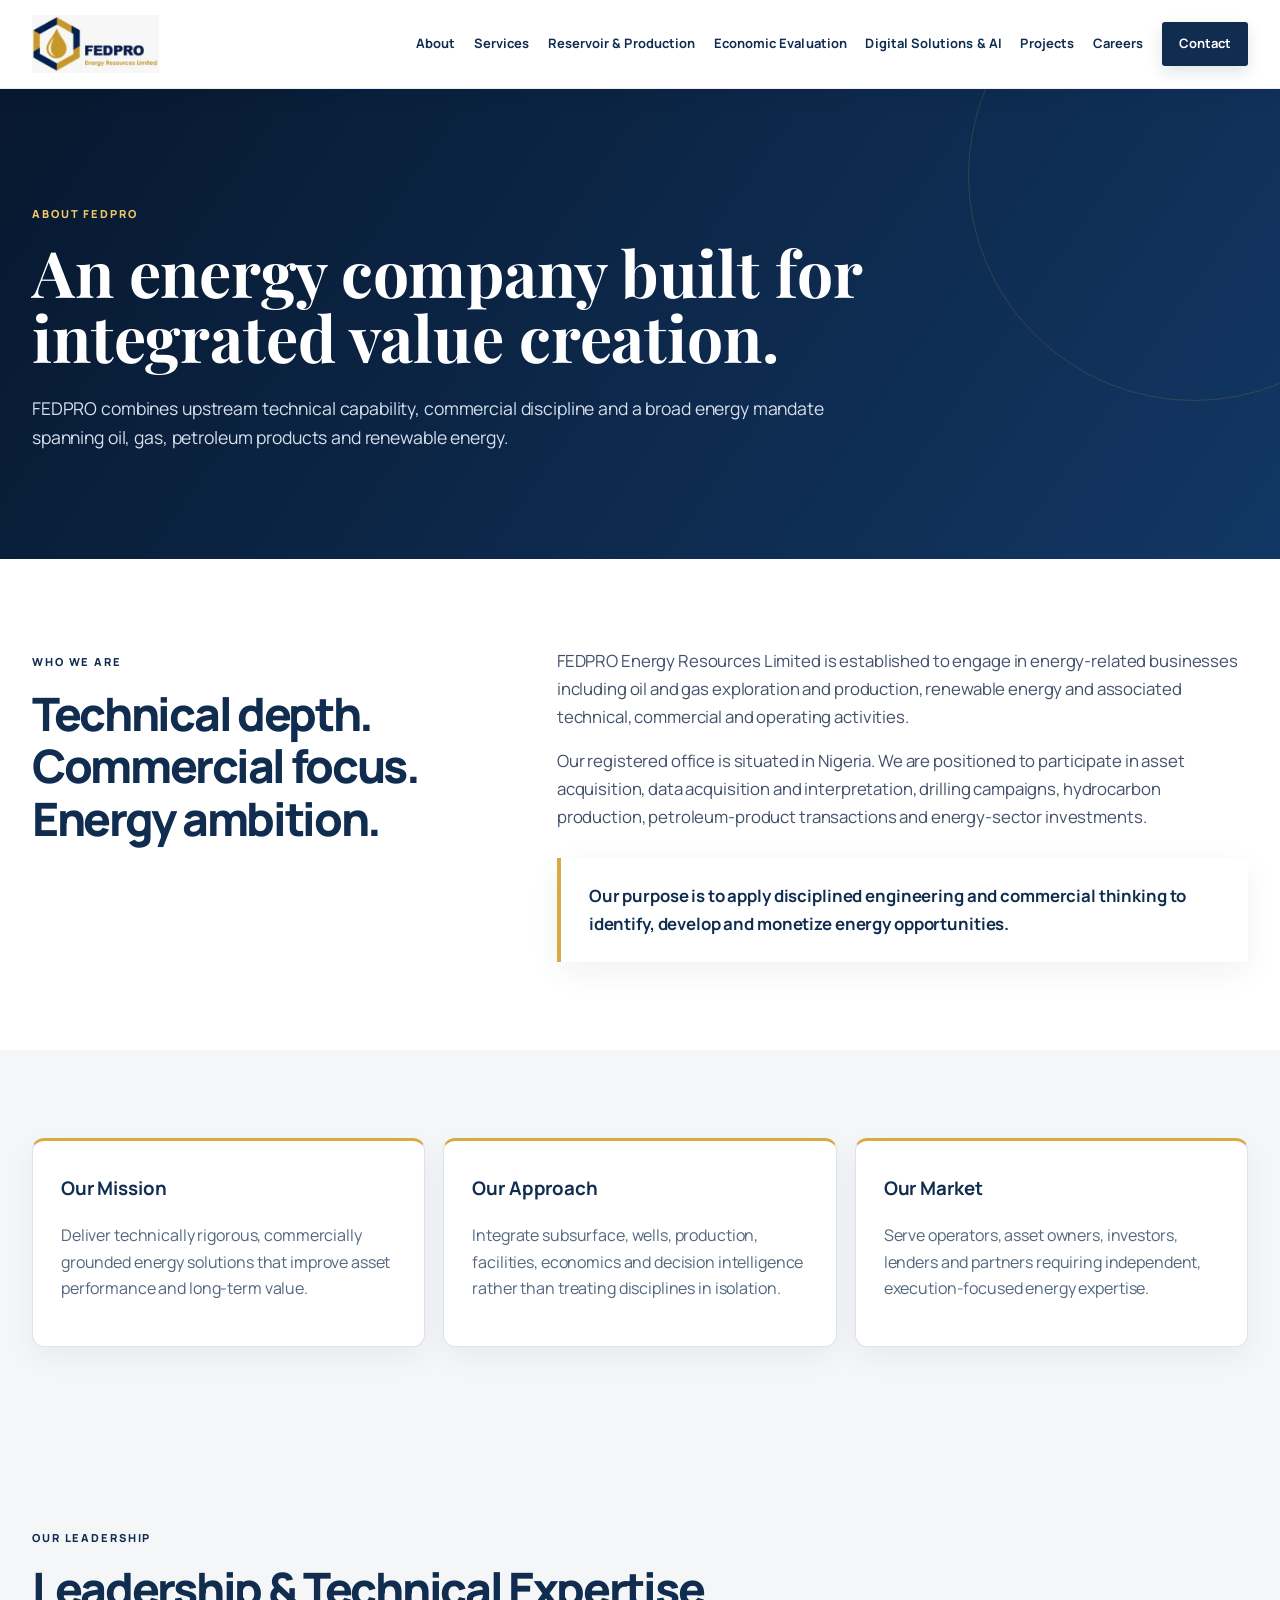
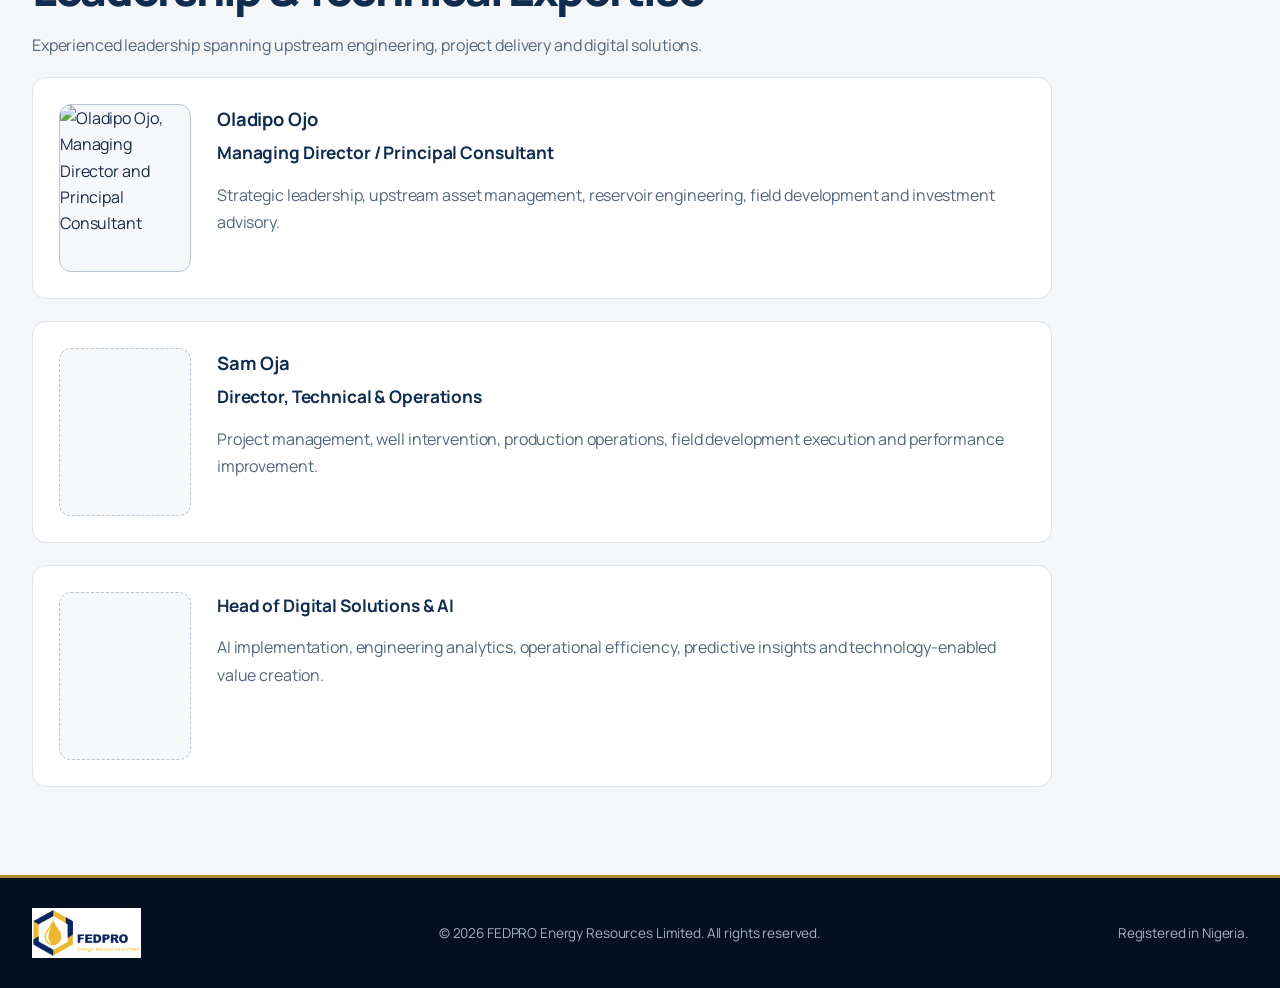
==== commit a96cf365: "Add Oladipo Ojo leadership portrait reference" ====
--- a/about.html
+++ b/about.html
@@ -1,5 +1,5 @@
 <!DOCTYPE html><html lang="en"><head><meta charset="UTF-8"><meta name="viewport" content="width=device-width,initial-scale=1"><meta name="description" content="About FEDPRO Energy Resources Limited."><title>About Us | FEDPRO Energy Resources Limited</title><link rel="preconnect" href="https://fonts.googleapis.com"><link rel="preconnect" href="https://fonts.gstatic.com" crossorigin><link href="https://fonts.googleapis.com/css2?family=Manrope:wght@400;500;600;700;800&family=Playfair+Display:wght@700&display=swap" rel="stylesheet"><link rel="stylesheet" href="styles.css"></head><body><header class="site-header"><div class="container nav-wrap"><a class="brand" href="index.html"><img src="assets/fedpro-logo.webp" alt="FEDPRO Energy Resources Limited"></a><button class="menu-toggle" aria-label="Toggle navigation" aria-expanded="false">☰</button><nav class="nav-links"><a href="about.html">About</a><a href="services.html">Services</a><a href="reservoir-production.html">Reservoir & Production</a><a href="cpr-due-diligence.html">Economic Evaluation</a><a href="ai.html">Digital Solutions &amp; AI</a><a href="projects.html">Projects</a><a href="careers.html">Careers</a><a class="nav-cta" href="contact.html">Contact</a></nav></div></header><main><section class="page-hero"><div class="container reveal"><span class="eyebrow gold">ABOUT FEDPRO</span><h1>An energy company built for integrated value creation.</h1><p>FEDPRO combines upstream technical capability, commercial discipline and a broad energy mandate spanning oil, gas, petroleum products and renewable energy.</p></div></section><section class="section"><div class="container two-col"><div class="section-heading reveal"><span class="eyebrow">WHO WE ARE</span><h2>Technical depth. Commercial focus. Energy ambition.</h2></div><div class="about-copy reveal"><p>FEDPRO Energy Resources Limited is established to engage in energy-related businesses including oil and gas exploration and production, renewable energy and associated technical, commercial and operating activities.</p><p>Our registered office is situated in Nigeria. We are positioned to participate in asset acquisition, data acquisition and interpretation, drilling campaigns, hydrocarbon production, petroleum-product transactions and energy-sector investments.</p><div class="quote-box">Our purpose is to apply disciplined engineering and commercial thinking to identify, develop and monetize energy opportunities.</div></div></div></section><section class="section light"><div class="container"><div class="cards-grid light-cards"><article class="info-card reveal"><h3>Our Mission</h3><p>Deliver technically rigorous, commercially grounded energy solutions that improve asset performance and long-term value.</p></article><article class="info-card reveal"><h3>Our Approach</h3><p>Integrate subsurface, wells, production, facilities, economics and decision intelligence rather than treating disciplines in isolation.</p></article><article class="info-card reveal"><h3>Our Market</h3><p>Serve operators, asset owners, investors, lenders and partners requiring independent, execution-focused energy expertise.</p></article></div></div></section><section class="section light leadership-section"><div class="container"><div class="section-heading reveal"><span class="eyebrow">OUR LEADERSHIP</span><h2>Leadership &amp; Technical Expertise</h2><p>Experienced leadership spanning upstream engineering, project delivery and digital solutions.</p></div><div class="leadership-list">
-<article class="leadership-person reveal"><div class="leadership-photo" aria-label="Portrait to be added"></div><div class="leadership-info"><h3>Oladipo Ojo</h3><h4>Managing Director / Principal Consultant</h4><p>Strategic leadership, upstream asset management, reservoir engineering, field development and investment advisory.</p></div></article>
+<article class="leadership-person reveal"><img class="leadership-photo" src="assets/oladipo-ojo.jpg" alt="Oladipo Ojo, Managing Director and Principal Consultant" loading="lazy" style="object-fit:cover;object-position:center 35%;border-style:solid"><div class="leadership-info"><h3>Oladipo Ojo</h3><h4>Managing Director / Principal Consultant</h4><p>Strategic leadership, upstream asset management, reservoir engineering, field development and investment advisory.</p></div></article>
 <article class="leadership-person reveal"><div class="leadership-photo" aria-label="Portrait to be added"></div><div class="leadership-info"><h3>Sam Oja</h3><h4>Director, Technical &amp; Operations</h4><p>Project management, well intervention, production operations, field development execution and performance improvement.</p></div></article>
 <article class="leadership-person reveal"><div class="leadership-photo" aria-label="Portrait to be added"></div><div class="leadership-info"><h4>Head of Digital Solutions &amp; AI</h4><p>AI implementation, engineering analytics, operational efficiency, predictive insights and technology-enabled value creation.</p></div></article>
 </div></div></section></main><footer><div class="container footer-wrap"><img src="assets/fedpro-logo.webp" alt="FEDPRO logo"><p>© <span id="year"></span> FEDPRO Energy Resources Limited. All rights reserved.</p><p>Registered in Nigeria.</p></div></footer><script src="script.js"></script></body></html>
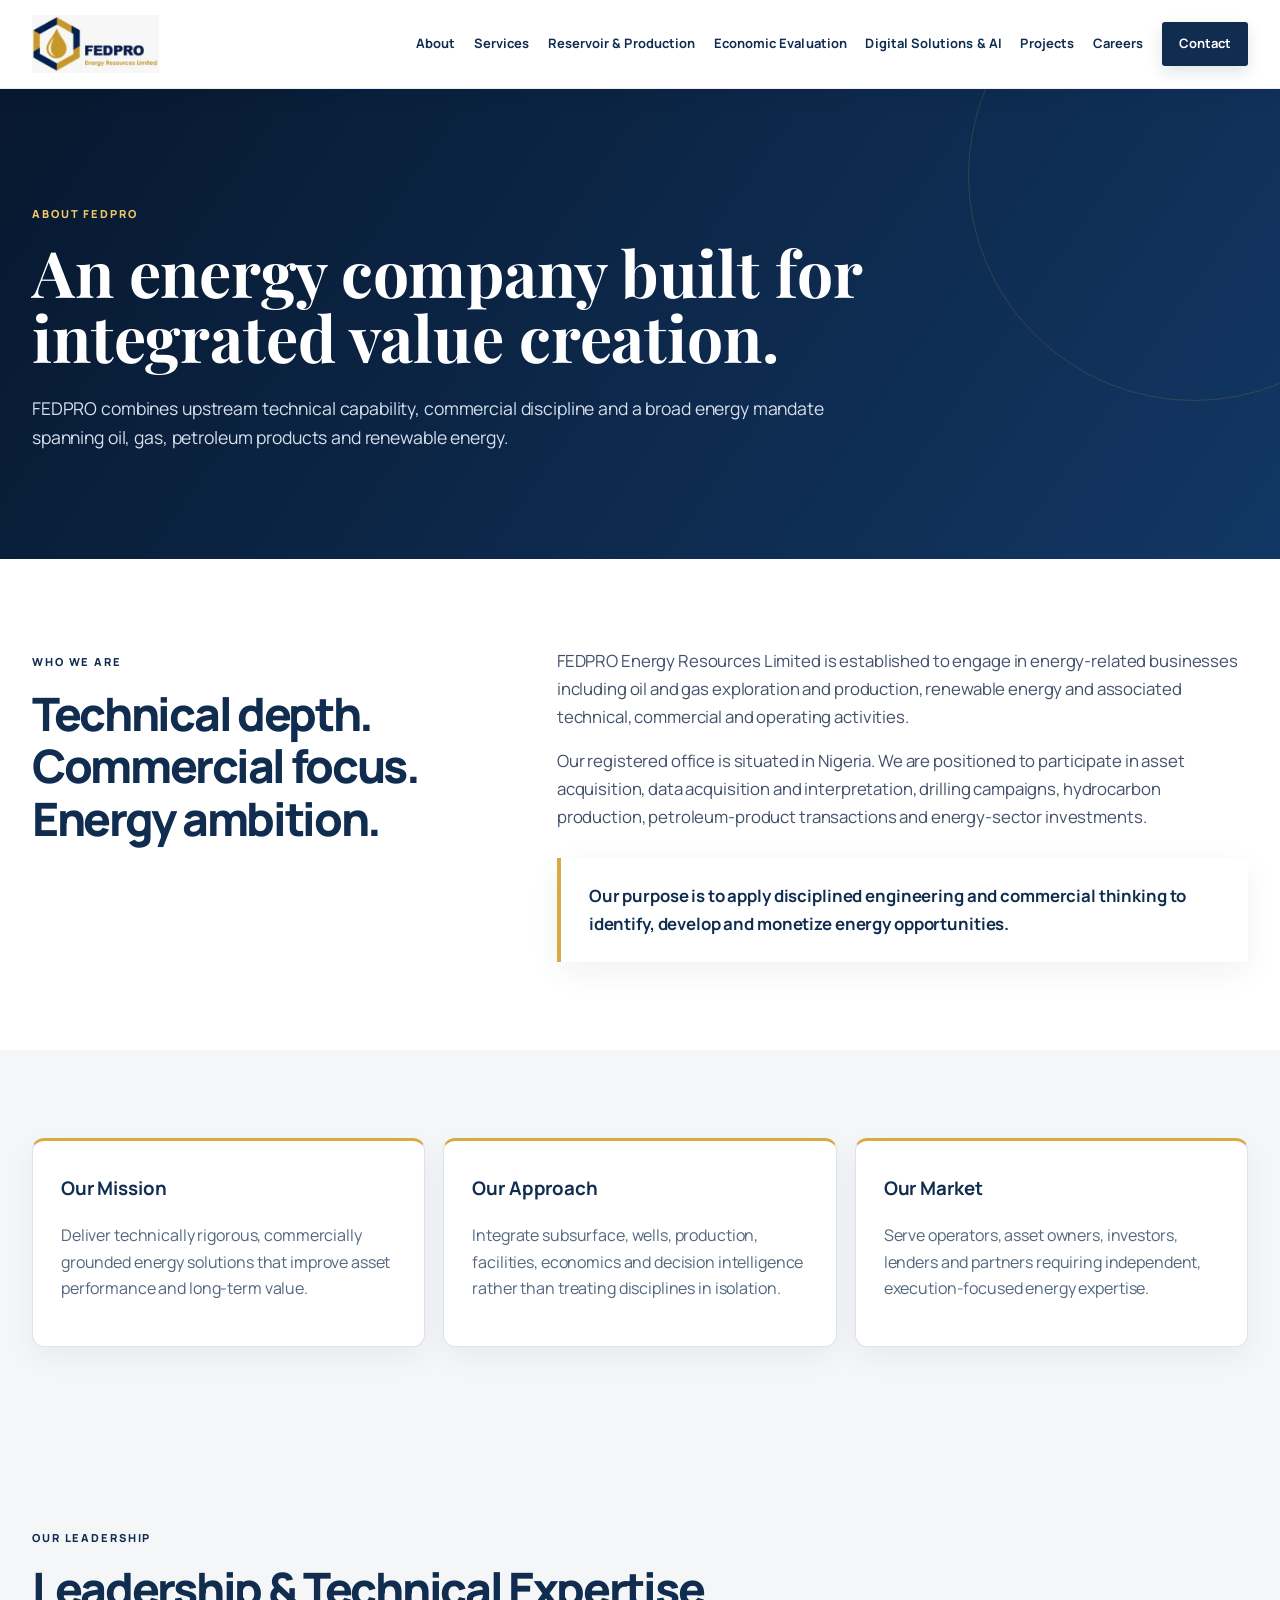
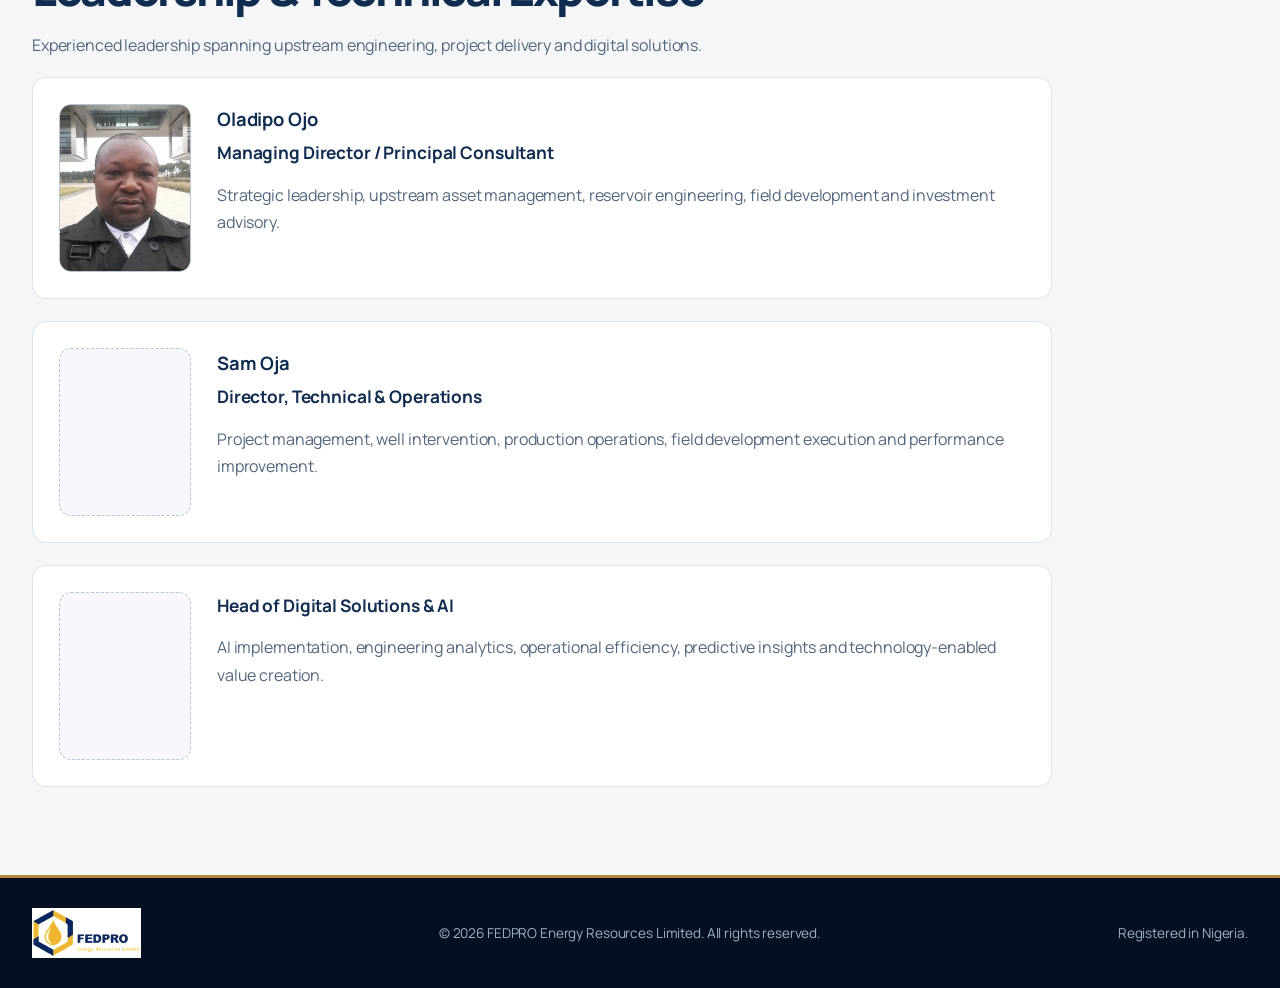
==== commit 40a50bc5: "Fix leadership portrait path to uploaded image filename" ====
--- a/about.html
+++ b/about.html
@@ -1,5 +1,5 @@
 <!DOCTYPE html><html lang="en"><head><meta charset="UTF-8"><meta name="viewport" content="width=device-width,initial-scale=1"><meta name="description" content="About FEDPRO Energy Resources Limited."><title>About Us | FEDPRO Energy Resources Limited</title><link rel="preconnect" href="https://fonts.googleapis.com"><link rel="preconnect" href="https://fonts.gstatic.com" crossorigin><link href="https://fonts.googleapis.com/css2?family=Manrope:wght@400;500;600;700;800&family=Playfair+Display:wght@700&display=swap" rel="stylesheet"><link rel="stylesheet" href="styles.css"></head><body><header class="site-header"><div class="container nav-wrap"><a class="brand" href="index.html"><img src="assets/fedpro-logo.webp" alt="FEDPRO Energy Resources Limited"></a><button class="menu-toggle" aria-label="Toggle navigation" aria-expanded="false">☰</button><nav class="nav-links"><a href="about.html">About</a><a href="services.html">Services</a><a href="reservoir-production.html">Reservoir & Production</a><a href="cpr-due-diligence.html">Economic Evaluation</a><a href="ai.html">Digital Solutions &amp; AI</a><a href="projects.html">Projects</a><a href="careers.html">Careers</a><a class="nav-cta" href="contact.html">Contact</a></nav></div></header><main><section class="page-hero"><div class="container reveal"><span class="eyebrow gold">ABOUT FEDPRO</span><h1>An energy company built for integrated value creation.</h1><p>FEDPRO combines upstream technical capability, commercial discipline and a broad energy mandate spanning oil, gas, petroleum products and renewable energy.</p></div></section><section class="section"><div class="container two-col"><div class="section-heading reveal"><span class="eyebrow">WHO WE ARE</span><h2>Technical depth. Commercial focus. Energy ambition.</h2></div><div class="about-copy reveal"><p>FEDPRO Energy Resources Limited is established to engage in energy-related businesses including oil and gas exploration and production, renewable energy and associated technical, commercial and operating activities.</p><p>Our registered office is situated in Nigeria. We are positioned to participate in asset acquisition, data acquisition and interpretation, drilling campaigns, hydrocarbon production, petroleum-product transactions and energy-sector investments.</p><div class="quote-box">Our purpose is to apply disciplined engineering and commercial thinking to identify, develop and monetize energy opportunities.</div></div></div></section><section class="section light"><div class="container"><div class="cards-grid light-cards"><article class="info-card reveal"><h3>Our Mission</h3><p>Deliver technically rigorous, commercially grounded energy solutions that improve asset performance and long-term value.</p></article><article class="info-card reveal"><h3>Our Approach</h3><p>Integrate subsurface, wells, production, facilities, economics and decision intelligence rather than treating disciplines in isolation.</p></article><article class="info-card reveal"><h3>Our Market</h3><p>Serve operators, asset owners, investors, lenders and partners requiring independent, execution-focused energy expertise.</p></article></div></div></section><section class="section light leadership-section"><div class="container"><div class="section-heading reveal"><span class="eyebrow">OUR LEADERSHIP</span><h2>Leadership &amp; Technical Expertise</h2><p>Experienced leadership spanning upstream engineering, project delivery and digital solutions.</p></div><div class="leadership-list">
-<article class="leadership-person reveal"><img class="leadership-photo" src="assets/oladipo-ojo.jpg" alt="Oladipo Ojo, Managing Director and Principal Consultant" loading="lazy" style="object-fit:cover;object-position:center 35%;border-style:solid"><div class="leadership-info"><h3>Oladipo Ojo</h3><h4>Managing Director / Principal Consultant</h4><p>Strategic leadership, upstream asset management, reservoir engineering, field development and investment advisory.</p></div></article>
+<article class="leadership-person reveal"><img class="leadership-photo" src="assets/oladipo-ojo.jpg.jpeg" alt="Oladipo Ojo, Managing Director and Principal Consultant" loading="lazy" style="object-fit:cover;object-position:center 35%;border-style:solid"><div class="leadership-info"><h3>Oladipo Ojo</h3><h4>Managing Director / Principal Consultant</h4><p>Strategic leadership, upstream asset management, reservoir engineering, field development and investment advisory.</p></div></article>
 <article class="leadership-person reveal"><div class="leadership-photo" aria-label="Portrait to be added"></div><div class="leadership-info"><h3>Sam Oja</h3><h4>Director, Technical &amp; Operations</h4><p>Project management, well intervention, production operations, field development execution and performance improvement.</p></div></article>
 <article class="leadership-person reveal"><div class="leadership-photo" aria-label="Portrait to be added"></div><div class="leadership-info"><h4>Head of Digital Solutions &amp; AI</h4><p>AI implementation, engineering analytics, operational efficiency, predictive insights and technology-enabled value creation.</p></div></article>
 </div></div></section></main><footer><div class="container footer-wrap"><img src="assets/fedpro-logo.webp" alt="FEDPRO logo"><p>© <span id="year"></span> FEDPRO Energy Resources Limited. All rights reserved.</p><p>Registered in Nigeria.</p></div></footer><script src="script.js"></script></body></html>
